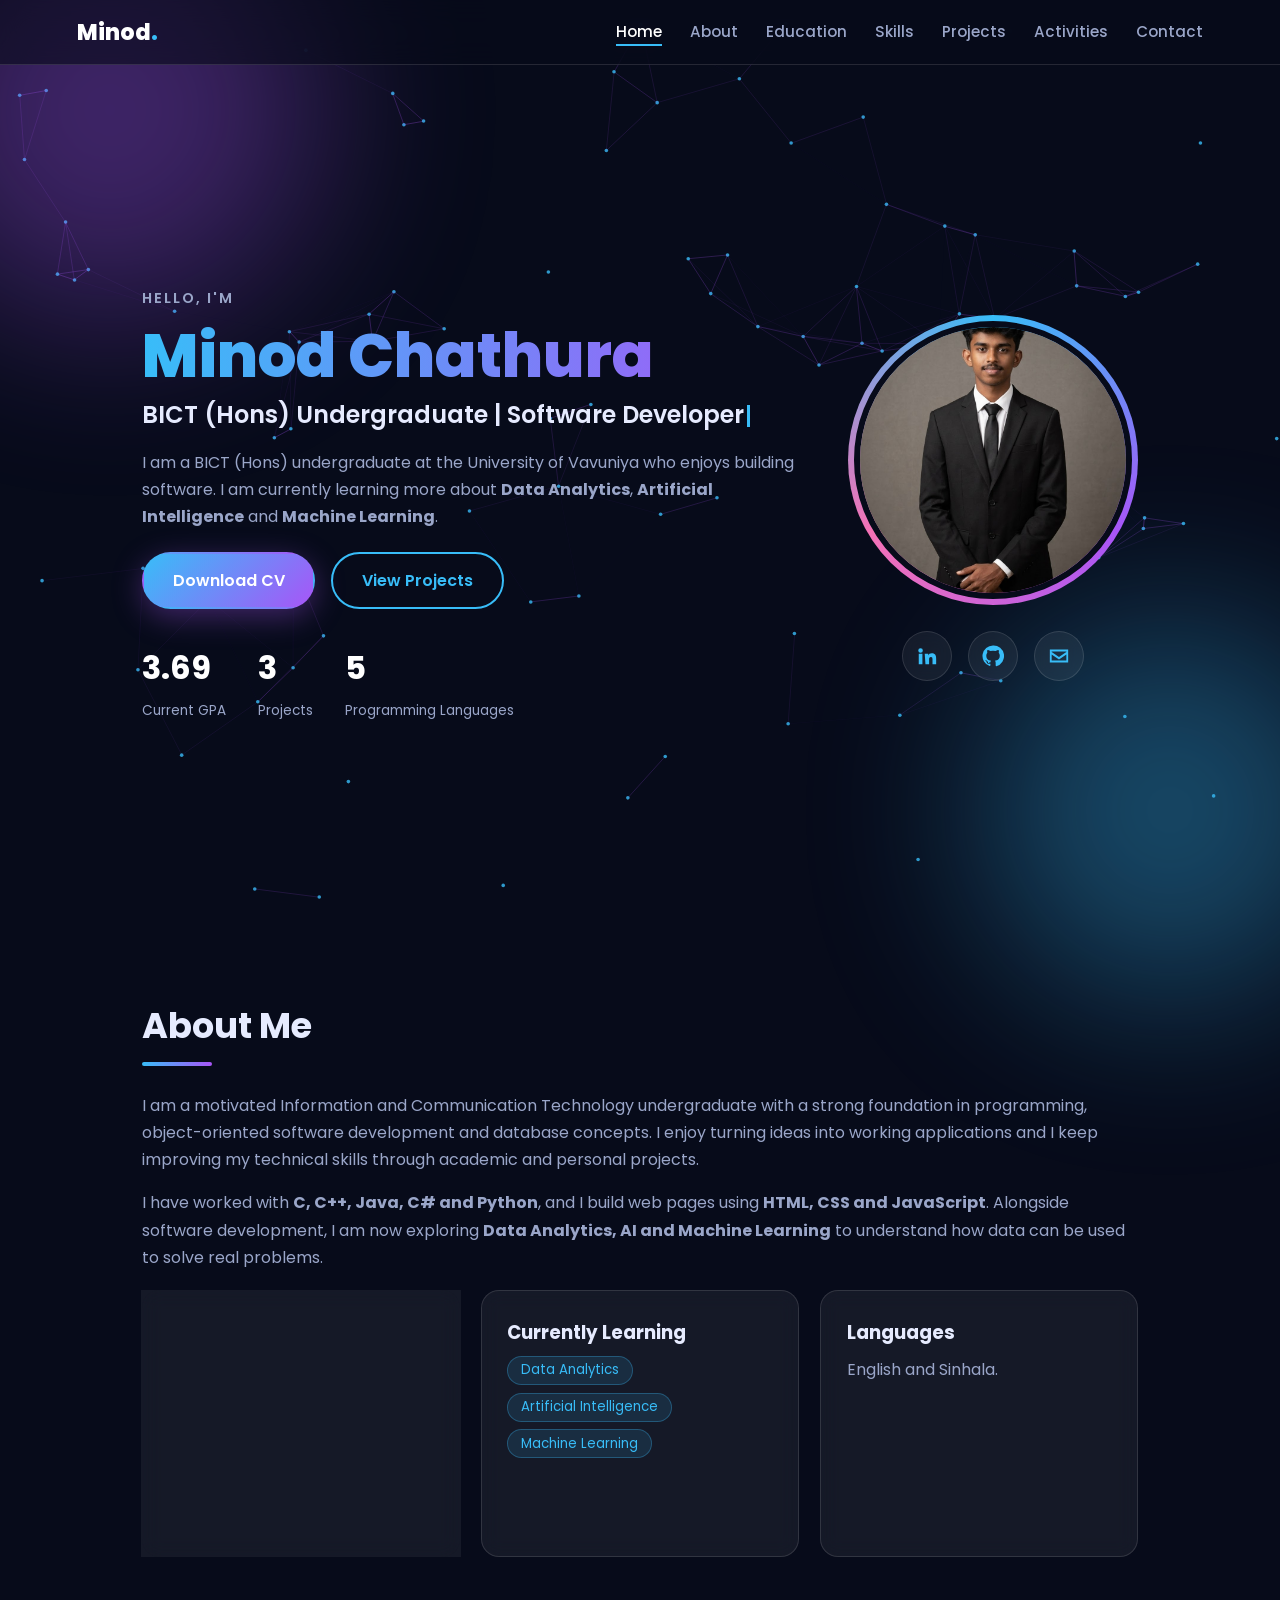
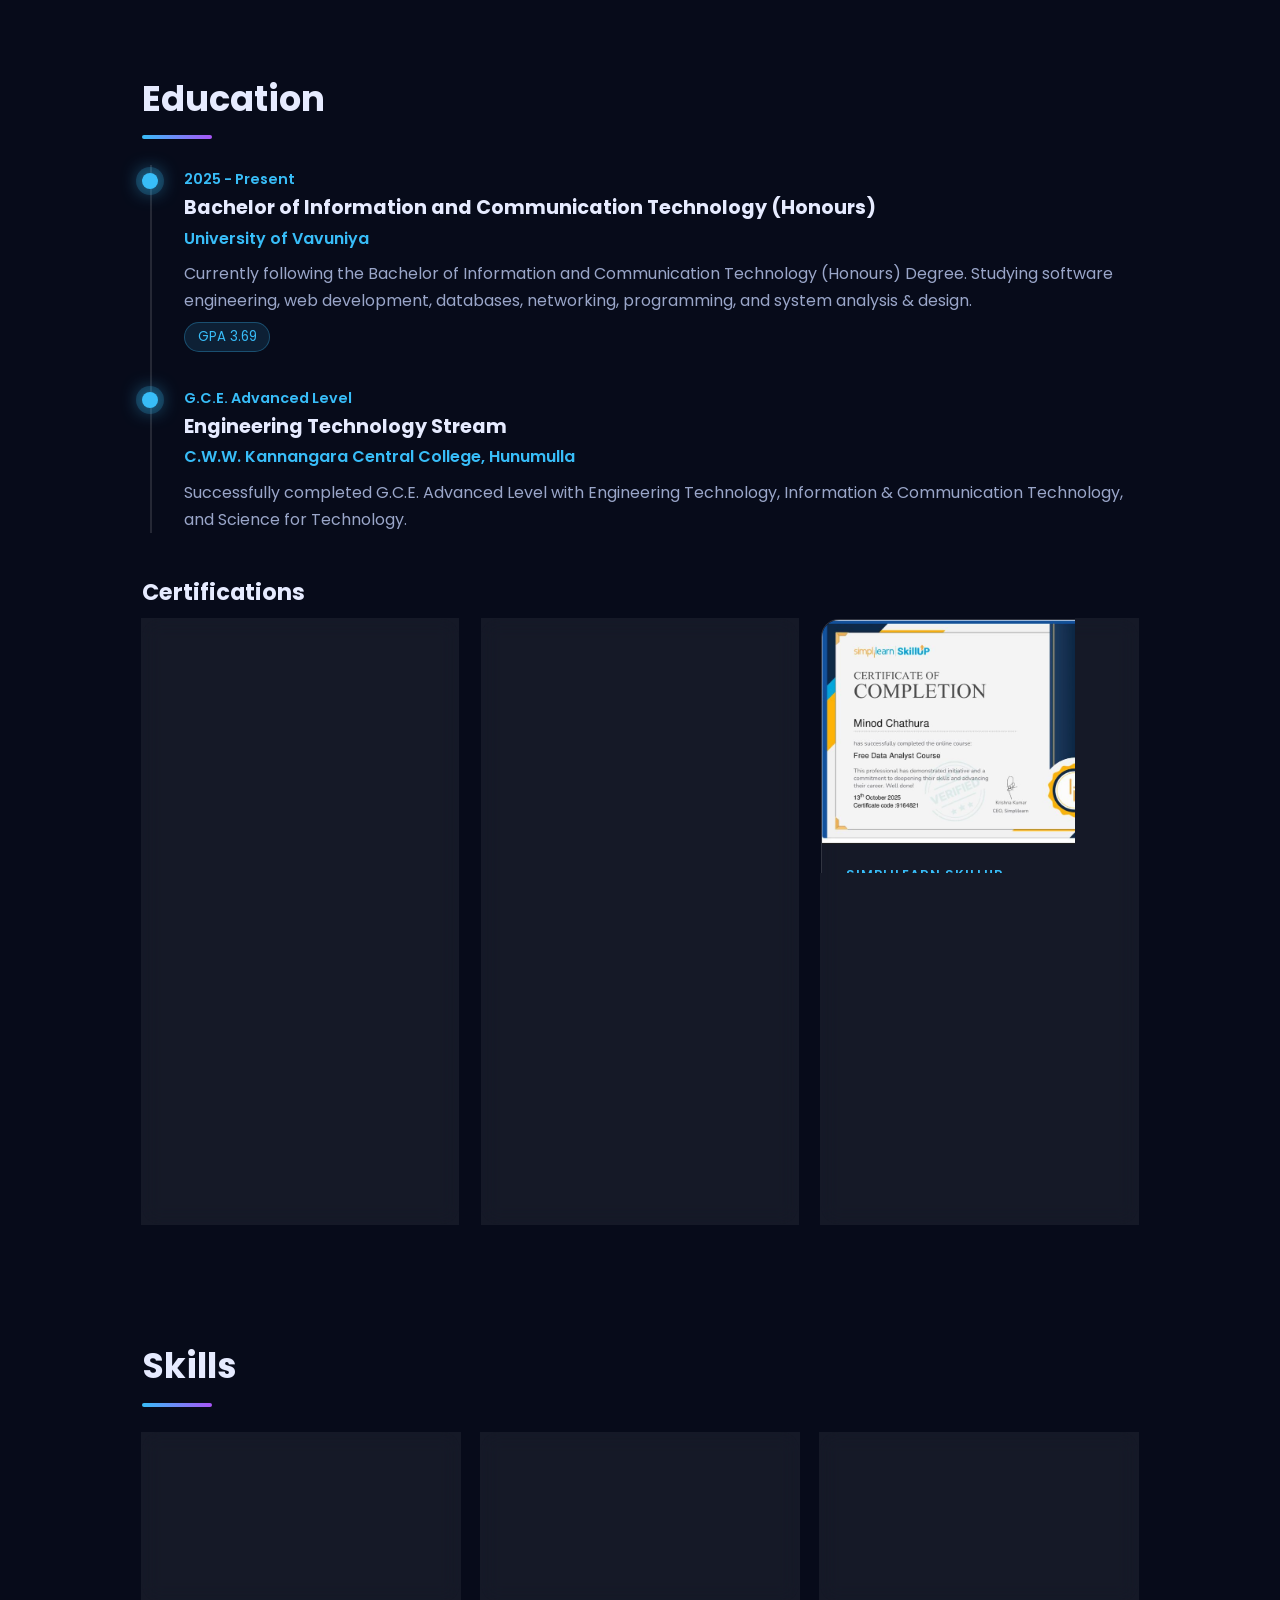
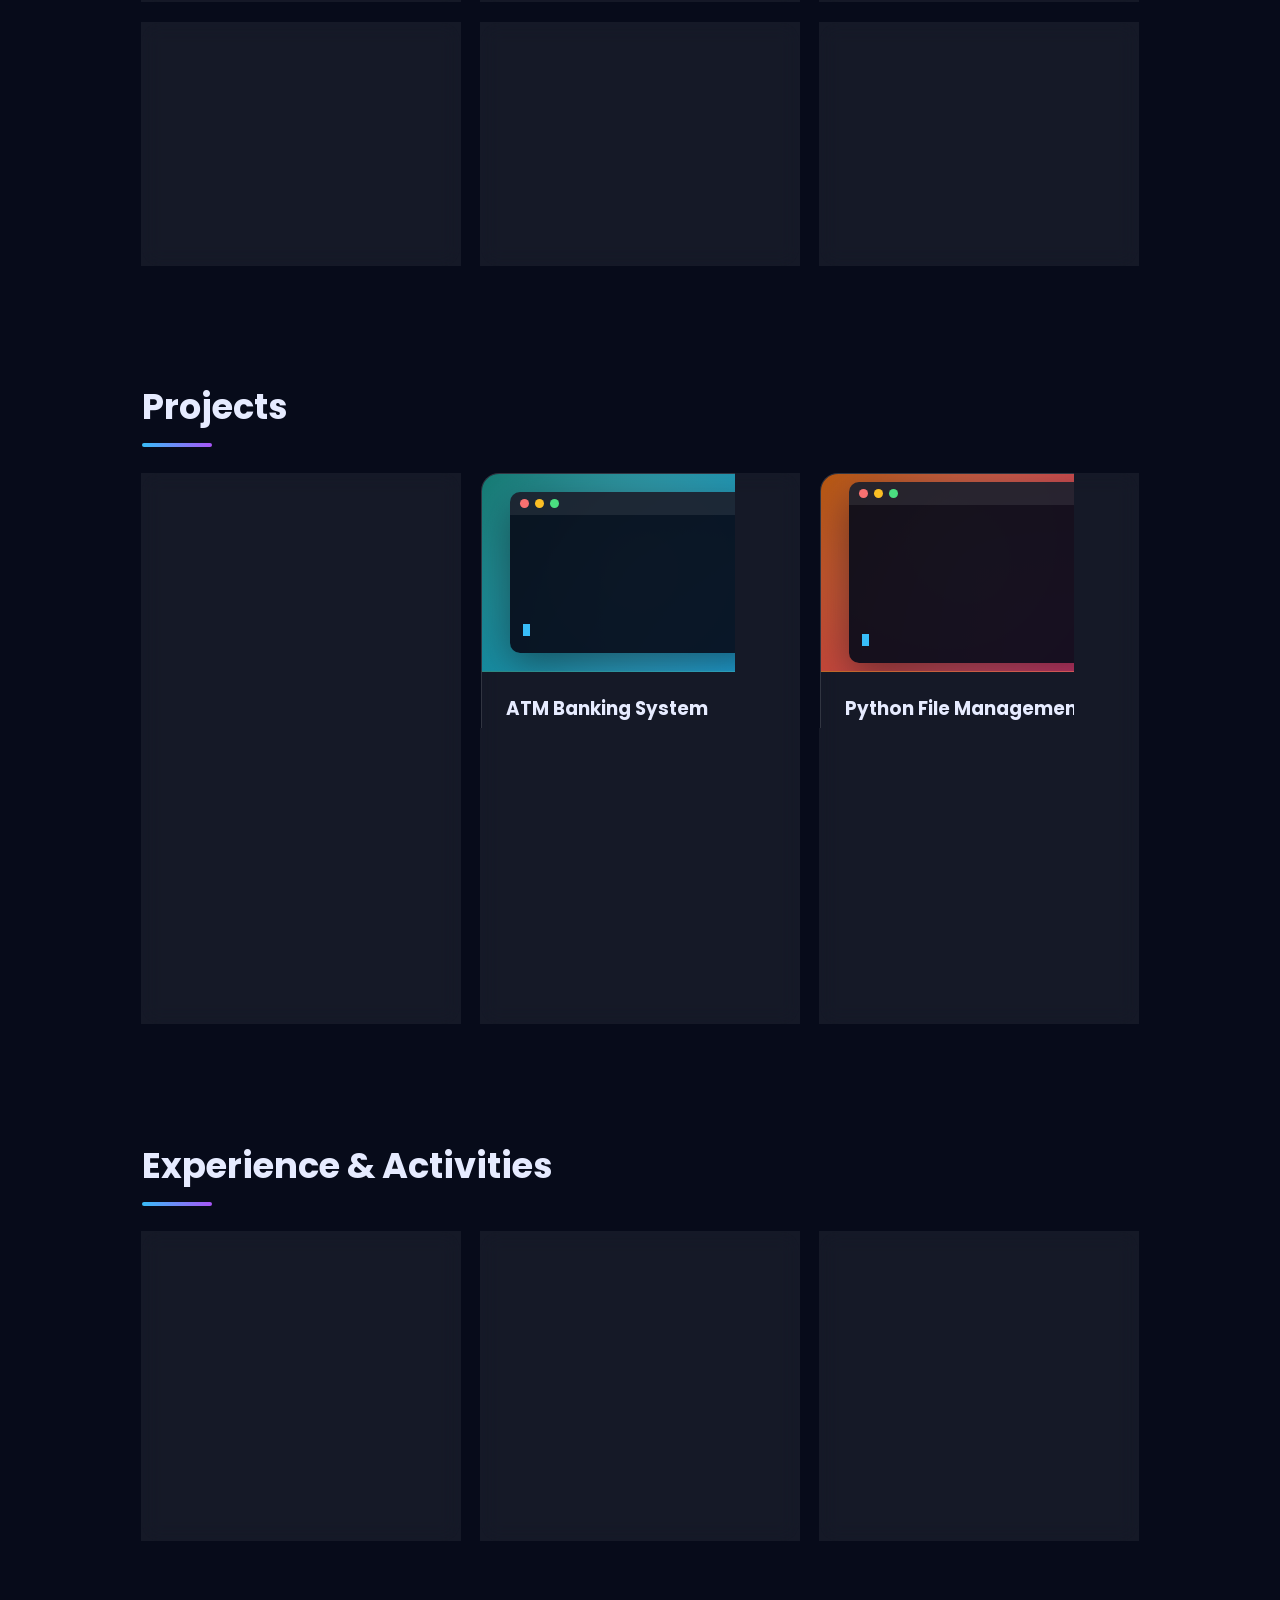
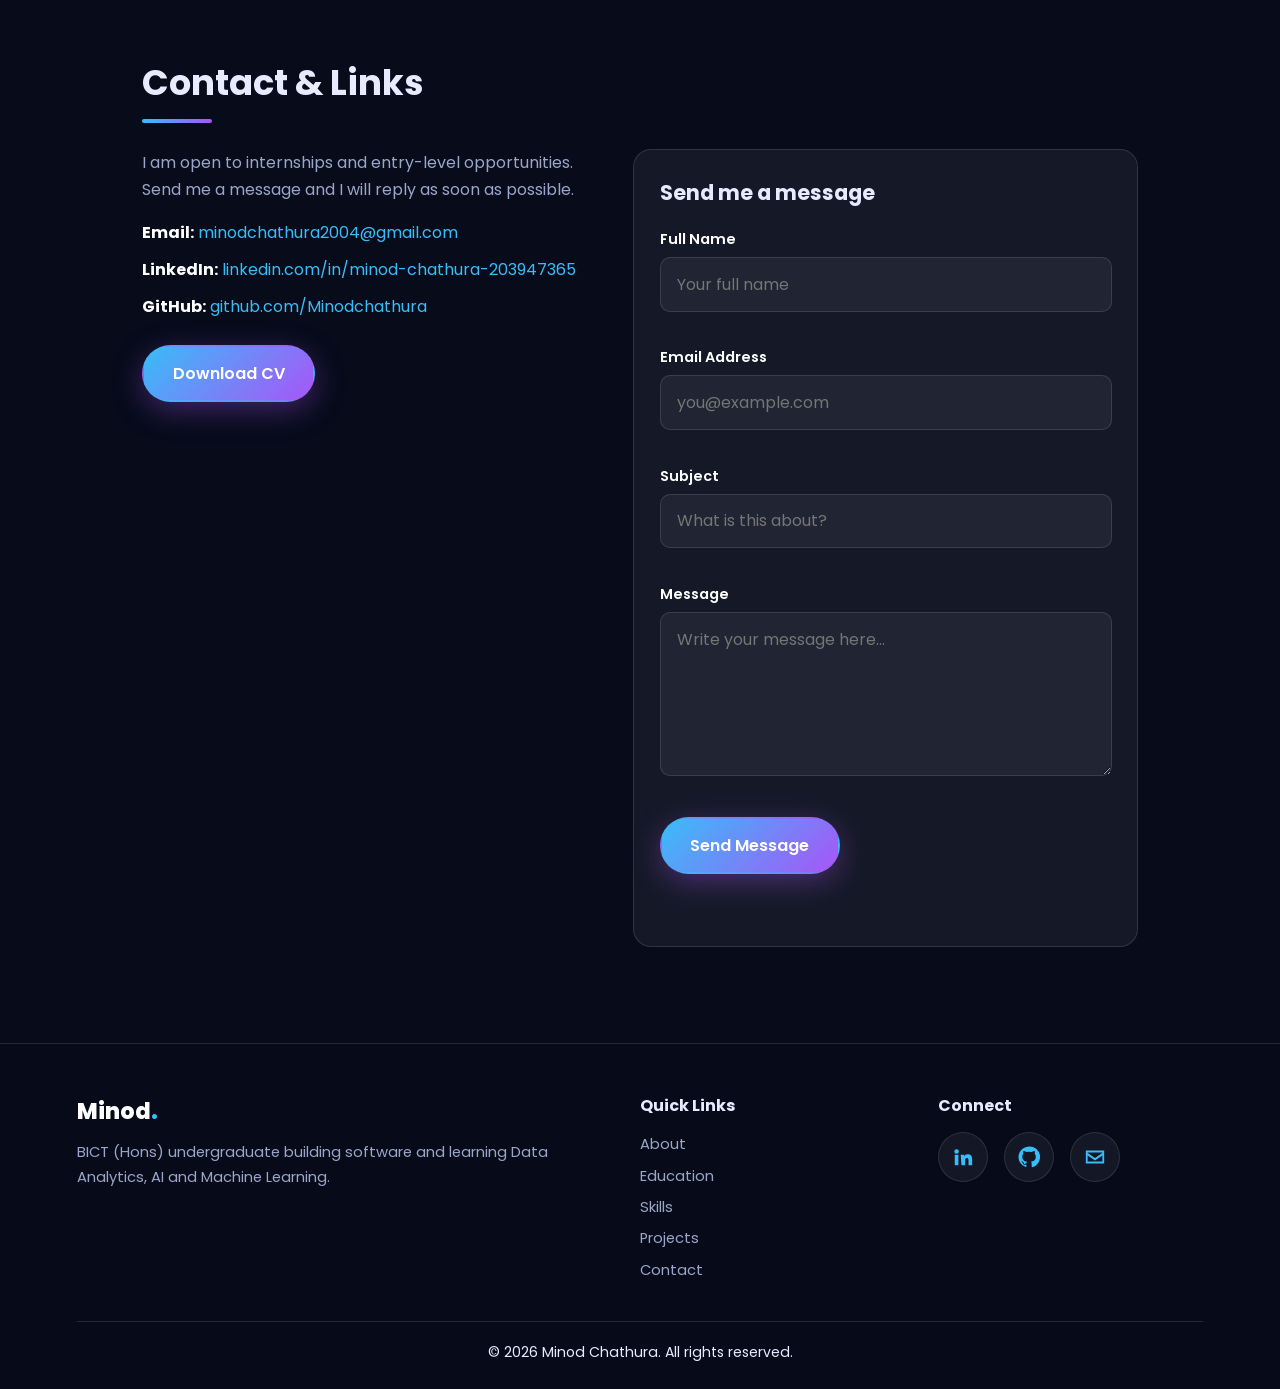
==== index.html @ 1f804859 "Add files via upload Personal portfolio website built with HTML5, CSS3 and JavaScript (no frameworks" ====
<!doctype html>
<html lang="en">
  <head>
    <meta charset="UTF-8" />
    <meta name="viewport" content="width=device-width, initial-scale=1, viewport-fit=cover" />
    <meta name="description" content="Minod Chathura - BICT (Hons) undergraduate, University of Vavuniya." />
    <title>Minod Chathura | Portfolio</title>
    <link rel="icon" type="image/jpeg" href="assets/profile.jpg" />
    <link
      href="https://fonts.googleapis.com/css2?family=Poppins:wght@300;400;500;600;700;800&display=swap"
      rel="stylesheet"
    />
    <link rel="stylesheet" href="style.css" />
  </head>
  <body>
    <div id="progress"></div>
    <canvas id="bg"></canvas>
    <div class="blob b1"></div>
    <div class="blob b2"></div>

    <header class="nav">
      <a href="#home" class="logo">Minod<span>.</span></a>
      <button class="menu-btn" id="menuBtn" aria-label="Toggle menu" aria-expanded="false">&#9776;</button>
      <nav id="navLinks">
        <a href="#home">Home</a>
        <a href="#about">About</a>
        <a href="#education">Education</a>
        <a href="#skills">Skills</a>
        <a href="#projects">Projects</a>
        <a href="#activities">Activities</a>
        <a href="#contact">Contact</a>
      </nav>
    </header>

    <main>
      <section id="home" class="hero">
        <div class="hero-text">
          <p class="eyebrow">Hello, I'm</p>
          <h1>Minod Chathura</h1>
          <h2>BICT (Hons) Undergraduate | <span id="typing"></span><span class="cursor"></span></h2>
          <p>
            I am a BICT (Hons) undergraduate at the University of Vavuniya who enjoys building software. I am
            currently learning more about <strong>Data Analytics</strong>,
            <strong>Artificial Intelligence</strong> and <strong>Machine Learning</strong>.
          </p>
          <div class="btns">
            <a class="btn primary" href="assets/Minod_Chathura_CV.pdf" download>Download CV</a>
            <a class="btn" href="#projects">View Projects</a>
          </div>
          <div class="stats">
            <div class="stat"><b data-count="3.69" data-dec="2">0</b><span>Current GPA</span></div>
            <div class="stat"><b data-count="3">0</b><span>Projects</span></div>
            <div class="stat"><b data-count="5">0</b><span>Programming Languages</span></div>
          </div>
        </div>
        <div class="hero-img">
          <div class="ring">
            <img
              src="assets/profile.jpeg"
              alt="Portrait of Minod Chathura"
              onerror="
                this.onerror = null;
                this.src =
                  'data:image/svg+xml;utf8,<svg xmlns=\'http://www.w3.org/2000/svg\' viewBox=\'0 0 200 200\'><rect width=\'200\' height=\'200\' fill=\'%231e293b\'/><circle cx=\'100\' cy=\'78\' r=\'38\' fill=\'%2338bdf8\'/><path d=\'M30 200c0-48 31-76 70-76s70 28 70 76z\' fill=\'%2338bdf8\'/></svg>';
              "
            />
          </div>
          <div class="socials">
            <a
              href="https://www.linkedin.com/in/minod-chathura-203947365"
              target="_blank"
              rel="noopener"
              aria-label="LinkedIn"
              ><svg viewBox="0 0 24 24">
                <path
                  d="M4.98 3.5a2.5 2.5 0 11-.02 5 2.5 2.5 0 01.02-5zM3 9.5h4V21H3zM9.5 9.5h3.8v1.6h.1c.5-1 1.8-2 3.8-2 4 0 4.8 2.6 4.8 6V21h-4v-5.1c0-1.2 0-2.8-1.7-2.8s-2 1.3-2 2.7V21h-4z"
                /></svg
            ></a>
            <a href="https://github.com/Minodchathura" target="_blank" rel="noopener" aria-label="GitHub"
              ><svg viewBox="0 0 24 24">
                <path
                  d="M12 .5a11.5 11.5 0 00-3.64 22.4c.58.1.79-.25.79-.56v-2c-3.2.7-3.88-1.37-3.88-1.37-.52-1.33-1.28-1.69-1.28-1.69-1.04-.71.08-.7.08-.7 1.15.08 1.76 1.19 1.76 1.19 1.03 1.76 2.69 1.25 3.35.96.1-.75.4-1.25.73-1.54-2.55-.29-5.24-1.28-5.24-5.69 0-1.26.45-2.28 1.19-3.09-.12-.29-.52-1.46.11-3.05 0 0 .97-.31 3.17 1.18a11 11 0 015.77 0c2.2-1.49 3.17-1.18 3.17-1.18.63 1.59.23 2.76.11 3.05.74.81 1.19 1.83 1.19 3.09 0 4.42-2.69 5.39-5.25 5.68.41.36.78 1.06.78 2.14v3.17c0 .31.21.67.8.56A11.5 11.5 0 0012 .5z"
                /></svg
            ></a>
            <a href="mailto:minodchathura2004@gmail.com" aria-label="Email"
              ><svg viewBox="0 0 24 24">
                <path d="M2 5h20v14H2zm2 2v.5l8 5.5 8-5.5V7zm16 3.4l-8 5.5-8-5.5V17h16z" /></svg
            ></a>
          </div>
        </div>
      </section>

      <section id="about" class="reveal">
        <h3 class="title">About Me</h3>
        <p>
          I am a motivated Information and Communication Technology undergraduate with a strong foundation in
          programming, object-oriented software development and database concepts. I enjoy turning ideas into
          working applications and I keep improving my technical skills through academic and personal
          projects.
        </p>
        <p>
          I have worked with <strong>C, C++, Java, C# and Python</strong>, and I build web pages using
          <strong>HTML, CSS and JavaScript</strong>. Alongside software development, I am now exploring
          <strong>Data Analytics, AI and Machine Learning</strong> to understand how data can be used to solve
          real problems.
        </p>
        <div class="cards">
          <div class="card">
            <h4>Career Objective</h4>
            <p>
              To apply my programming knowledge, learn from experienced professionals and gain practical
              industry experience through an internship or entry-level role.
            </p>
          </div>
          <div class="card">
            <h4>Currently Learning</h4>
            <p class="tags">
              <span>Data Analytics</span><span>Artificial Intelligence</span><span>Machine Learning</span>
            </p>
          </div>
          <div class="card">
            <h4>Languages</h4>
            <p>English and Sinhala.</p>
          </div>
        </div>
      </section>

      <section id="education" class="reveal">
        <h3 class="title">Education</h3>
        <div class="timeline">
          <div class="item">
            <span class="date">2025 - Present</span>
            <h4>Bachelor of Information and Communication Technology (Honours)</h4>
            <p class="place">University of Vavuniya</p>
            <p>
              Currently following the Bachelor of Information and Communication Technology (Honours) Degree.
              Studying software engineering, web development, databases, networking, programming, and system
              analysis &amp; design.
            </p>
            <p class="tags"><span>GPA 3.69</span></p>
          </div>
          <div class="item">
            <span class="date">G.C.E. Advanced Level</span>
            <h4>Engineering Technology Stream</h4>
            <p class="place">C.W.W. Kannangara Central College, Hunumulla</p>
            <p>
              Successfully completed G.C.E. Advanced Level with Engineering Technology, Information &amp;
              Communication Technology, and Science for Technology.
            </p>
          </div>
        </div>

        <h4 class="subtitle">Certifications</h4>
        <div class="cert-grid">
          <article class="card cert">
            <button
              class="cert-img"
              type="button"
              data-full="assets/certificates/python-for-beginners.jpg"
              aria-label="View Python for Beginners certificate in full size"
            >
              <img
                src="assets/certificates/python-for-beginners.jpg"
                alt="Python for Beginners certificate"
                loading="lazy"
              />
              <span class="cert-view">View certificate</span>
            </button>
            <div class="cert-body">
              <p class="cert-issuer">CODL, University of Moratuwa</p>
              <h4>Python for Beginners</h4>
              <span class="cert-date">Oct 9, 2025</span>
              <p>
                Completed an online beginner programme in Python, conducted by the Department of Computer
                Science &amp; Engineering, Faculty of Engineering, University of Moratuwa.
              </p>
              <p class="cert-code">Code: IK8OYS1nad</p>
              <a class="link" href="https://open.uom.lk/verify" target="_blank" rel="noopener"
                >Verify &rarr;</a
              >
            </div>
          </article>
          <article class="card cert">
            <button
              class="cert-img"
              type="button"
              data-full="assets/certificates/python-programming.jpg"
              aria-label="View Python Programming certificate in full size"
            >
              <img
                src="assets/certificates/python-programming.jpg"
                alt="Python Programming certificate"
                loading="lazy"
              />
              <span class="cert-view">View certificate</span>
            </button>
            <div class="cert-body">
              <p class="cert-issuer">CODL, University of Moratuwa</p>
              <h4>Python Programming</h4>

              <p>
                Completed an online Python Programming programme conducted by the Department of Computer
                Science &amp; Engineering, University of Moratuwa, building on the beginner course.
              </p>
              <p class="cert-code">Code: gOzFum50Bu</p>
              <a class="link" href="https://open.uom.lk/verify" target="_blank" rel="noopener"
                >Verify &rarr;</a
              >
            </div>
          </article>
          <article class="card cert">
            <button
              class="cert-img"
              type="button"
              data-full="assets/certificates/data-analyst-course.jpg"
              aria-label="View Free Data Analyst Course certificate in full size"
            >
              <img
                src="assets/certificates/data-analyst-course.jpg"
                alt="Free Data Analyst Course certificate"
                loading="lazy"
              />
              <span class="cert-view">View certificate</span>
            </button>
            <div class="cert-body">
              <p class="cert-issuer">Simplilearn SkillUP</p>
              <h4>Free Data Analyst Course</h4>
              <span class="cert-date">Oct 13, 2025</span>
              <p>
                Successfully completed an online Data Analyst course, supporting my goal of growing into Data
                Analytics, AI and Machine Learning.
              </p>
              <p class="cert-code">Certificate code: 9164821</p>
            </div>
          </article>
        </div>
      </section>

      <section id="skills" class="reveal">
        <h3 class="title">Skills</h3>
        <div class="cards">
          <div class="card">
            <h4>Programming</h4>
            <p class="tags">
              <span>C++</span><span>C</span><span>Java</span><span>C#</span><span>Python</span>
            </p>
          </div>
          <div class="card">
            <h4>Web Development</h4>
            <p class="tags"><span>HTML</span><span>CSS</span><span>JavaScript</span></p>
          </div>
          <div class="card">
            <h4>Database</h4>
            <p class="tags"><span>MySQL</span></p>
          </div>
          <div class="card">
            <h4>Version Control</h4>
            <p class="tags"><span>Git</span><span>GitHub</span></p>
          </div>
          <div class="card">
            <h4>Development Tools</h4>
            <p class="tags">
              <span>VS Code</span><span>Visual Studio</span><span>Figma</span><span>Notepad++</span>
            </p>
          </div>
          <div class="card">
            <h4>Soft Skills</h4>
            <p class="tags">
              <span>Problem Solving</span><span>Teamwork</span><span>Leadership</span
              ><span>Communication</span><span>Time Management</span><span>Critical Thinking</span
              ><span>Adaptability</span>
            </p>
          </div>
        </div>
      </section>

      <section id="projects" class="reveal">
        <h3 class="title">Projects</h3>
        <div class="cards">
          <article class="card proj">
            <a
              class="proj-cover anim"
              href="project-management-app.html"
              style="--g: linear-gradient(135deg, #1e3a8a, #7c3aed)"
              aria-label="Management App"
              ><div class="mock">
                <div class="mock-bar"><i></i><i></i><i></i></div>
                <div class="mock-body">
                  <span class="ln" style="--i: 0"><span class="k">using</span> System.Data.SqlClient;</span
                  ><span class="ln" style="--i: 1"
                    ><span class="k">var</span> con = <span class="k">new</span> SqlConnection();</span
                  ><span class="ln" style="--i: 2">con.Open();</span
                  ><span class="ln" style="--i: 3"><span class="c">// sign up, create, deposit</span></span
                  ><span class="ln" style="--i: 4">cmd.ExecuteNonQuery();</span><span class="cur"></span>
                </div></div
            ></a>
            <div class="proj-body">
              <h4>Management App</h4>
              <p class="tags"><span>C#</span><span>Windows Forms</span><span>SQL Server</span></p>
              <p>
                A desktop application for creating and managing customer accounts, built with C# and Windows
                Forms and connected to a SQL Server database.
              </p>
              <div class="proj-links">
                <a class="btn small primary" href="project-management-app.html">View Details</a
                ><a
                  class="link"
                  href="https://github.com/Minodchathura/Banking-Management-Application"
                  target="_blank"
                  rel="noopener"
                  >GitHub &rarr;</a
                >
              </div>
            </div>
          </article>
          <article class="card proj">
            <a
              class="proj-cover anim"
              href="project-atm-system.html"
              style="--g: linear-gradient(135deg, #0f766e, #0ea5e9)"
              aria-label="ATM Banking System"
              ><div class="mock">
                <div class="mock-bar"><i></i><i></i><i></i></div>
                <div class="mock-body">
                  <span class="ln" style="--i: 0">Welcome To The ATM</span
                  ><span class="ln" style="--i: 1">Insert Card (k/s/i/l):</span
                  ><span class="ln" style="--i: 2">Press 1 to withdraw money</span
                  ><span class="ln" style="--i: 3">Press 2 to check balance</span
                  ><span class="ln" style="--i: 4">Enter PIN: ****</span><span class="cur"></span>
                </div></div
            ></a>
            <div class="proj-body">
              <h4>ATM Banking System</h4>
              <p class="tags"><span>C</span></p>
              <p>
                A console-based ATM program written in C with account number and PIN verification for multiple
                accounts.
              </p>
              <div class="proj-links">
                <a class="btn small primary" href="project-atm-system.html">View Details</a
                ><a
                  class="link"
                  href="https://github.com/Minodchathura/ATM-Machine-project-"
                  target="_blank"
                  rel="noopener"
                  >GitHub &rarr;</a
                >
              </div>
            </div>
          </article>
          <article class="card proj">
            <a
              class="proj-cover anim"
              href="project-file-manager.html"
              style="--g: linear-gradient(135deg, #b45309, #db2777)"
              aria-label="Python File Management App"
              ><div class="mock">
                <div class="mock-bar"><i></i><i></i><i></i></div>
                <div class="mock-body">
                  <span class="ln" style="--i: 0">===== FILE MANAGEMENT APP =====</span
                  ><span class="ln" style="--i: 1">1. Create File</span
                  ><span class="ln" style="--i: 2">2. View All Files</span
                  ><span class="ln" style="--i: 3">3. Delete File</span
                  ><span class="ln" style="--i: 4">4. Read File</span
                  ><span class="ln" style="--i: 5">5. Edit File</span><span class="cur"></span>
                </div></div
            ></a>
            <div class="proj-body">
              <h4>Python File Management App</h4>
              <p class="tags"><span>Python</span></p>
              <p>A menu-driven command-line application to create, view, read, edit and delete files.</p>
              <div class="proj-links">
                <a class="btn small primary" href="project-file-manager.html">View Details</a
                ><a
                  class="link"
                  href="https://github.com/Minodchathura/python-file-management-system"
                  target="_blank"
                  rel="noopener"
                  >GitHub &rarr;</a
                >
              </div>
            </div>
          </article>
        </div>
      </section>

      <section id="activities" class="reveal">
        <h3 class="title">Experience &amp; Activities</h3>
        <div class="cards">
          <div class="card">
            <h4>Junior Prefect &amp; Senior Prefect</h4>
            <p class="place">School Leadership</p>
            <p>
              Held leadership positions and helped maintain discipline and organise school activities,
              building teamwork and communication skills.
            </p>
          </div>
          <div class="card">
            <h4>Chess Club</h4>
            <p>Member of the Chess Club, actively participating in strategic and competitive activities.</p>
          </div>
          <div class="card">
            <h4>Buddhist Society</h4>
            <p>Member of the Buddhist Society, contributing to community service and cultural programs.</p>
          </div>
        </div>
      </section>

      <section id="contact" class="reveal">
        <h3 class="title">Contact &amp; Links</h3>
        <div class="contact-grid">
          <div class="contact-info">
            <p>
              I am open to internships and entry-level opportunities. Send me a message and I will reply as
              soon as possible.
            </p>
            <ul class="contact">
              <li>
                <strong>Email:</strong>
                <a href="mailto:minodchathura2004@gmail.com">minodchathura2004@gmail.com</a>
              </li>
              <li>
                <strong>LinkedIn:</strong>
                <a href="https://www.linkedin.com/in/minod-chathura-203947365" target="_blank" rel="noopener"
                  >linkedin.com/in/minod-chathura-203947365</a
                >
              </li>
              <li>
                <strong>GitHub:</strong>
                <a href="https://github.com/Minodchathura" target="_blank" rel="noopener"
                  >github.com/Minodchathura</a
                >
              </li>
            </ul>
            <a class="btn primary" href="assets/Minod_Chathura_CV.pdf" download>Download CV</a>
          </div>
          <form id="contactForm" class="card form" novalidate>
            <h4>Send me a message</h4>
            <div class="field">
              <label for="name">Full Name</label
              ><input
                id="name"
                name="name"
                type="text"
                placeholder="Your full name"
                autocomplete="name"
                required
              /><small class="err"></small>
            </div>
            <div class="field">
              <label for="email">Email Address</label
              ><input
                id="email"
                name="email"
                type="email"
                placeholder="you@example.com"
                autocomplete="email"
                required
              /><small class="err"></small>
            </div>
            <div class="field">
              <label for="subject">Subject</label
              ><input
                id="subject"
                name="subject"
                type="text"
                placeholder="What is this about?"
                required
              /><small class="err"></small>
            </div>
            <div class="field">
              <label for="message">Message</label
              ><textarea
                id="message"
                name="message"
                rows="5"
                placeholder="Write your message here..."
                required
              ></textarea
              ><small class="err"></small>
            </div>
            <button type="submit" class="btn primary">Send Message</button>
            <p id="formStatus" class="status" role="status" aria-live="polite"></p>
          </form>
        </div>
      </section>
    </main>

    <footer class="site-footer">
      <div class="foot-grid">
        <div>
          <a href="#home" class="logo">Minod<span>.</span></a>
          <p>
            BICT (Hons) undergraduate building software and learning Data Analytics, AI and Machine Learning.
          </p>
        </div>
        <div>
          <h5>Quick Links</h5>
          <a href="#about">About</a>
          <a href="#education">Education</a>
          <a href="#skills">Skills</a>
          <a href="#projects">Projects</a>
          <a href="#contact">Contact</a>
        </div>
        <div>
          <h5>Connect</h5>
          <div class="socials left">
            <a
              href="https://www.linkedin.com/in/minod-chathura-203947365"
              target="_blank"
              rel="noopener"
              aria-label="LinkedIn"
              ><svg viewBox="0 0 24 24">
                <path
                  d="M4.98 3.5a2.5 2.5 0 11-.02 5 2.5 2.5 0 01.02-5zM3 9.5h4V21H3zM9.5 9.5h3.8v1.6h.1c.5-1 1.8-2 3.8-2 4 0 4.8 2.6 4.8 6V21h-4v-5.1c0-1.2 0-2.8-1.7-2.8s-2 1.3-2 2.7V21h-4z"
                /></svg
            ></a>
            <a href="https://github.com/Minodchathura" target="_blank" rel="noopener" aria-label="GitHub"
              ><svg viewBox="0 0 24 24">
                <path
                  d="M12 .5a11.5 11.5 0 00-3.64 22.4c.58.1.79-.25.79-.56v-2c-3.2.7-3.88-1.37-3.88-1.37-.52-1.33-1.28-1.69-1.28-1.69-1.04-.71.08-.7.08-.7 1.15.08 1.76 1.19 1.76 1.19 1.03 1.76 2.69 1.25 3.35.96.1-.75.4-1.25.73-1.54-2.55-.29-5.24-1.28-5.24-5.69 0-1.26.45-2.28 1.19-3.09-.12-.29-.52-1.46.11-3.05 0 0 .97-.31 3.17 1.18a11 11 0 015.77 0c2.2-1.49 3.17-1.18 3.17-1.18.63 1.59.23 2.76.11 3.05.74.81 1.19 1.83 1.19 3.09 0 4.42-2.69 5.39-5.25 5.68.41.36.78 1.06.78 2.14v3.17c0 .31.21.67.8.56A11.5 11.5 0 0012 .5z"
                /></svg
            ></a>
            <a href="mailto:minodchathura2004@gmail.com" aria-label="Email"
              ><svg viewBox="0 0 24 24">
                <path d="M2 5h20v14H2zm2 2v.5l8 5.5 8-5.5V7zm16 3.4l-8 5.5-8-5.5V17h16z" /></svg
            ></a>
          </div>
        </div>
      </div>
      <p class="copy">&copy; <span id="year"></span> Minod Chathura. All rights reserved.</p>
    </footer>
    <div id="lightbox" class="lightbox" hidden>
      <button class="lb-close" type="button" aria-label="Close">&times;</button>
      <img id="lbImg" alt="Certificate full size" />
    </div>
    <button id="top" aria-label="Back to top">&uarr;</button>

    <script src="script.js"></script>
  </body>
</html>
---- style.css ----
:root {
  --bg: #070b1a;
  --glass: rgba(255, 255, 255, 0.06);
  --line: rgba(255, 255, 255, 0.12);
  --text: #e6ebff;
  --muted: #9aa6c9;
  --a: #38bdf8;
  --b: #a855f7;
  --c: #f472b6;
}
* {
  box-sizing: border-box;
  margin: 0;
  padding: 0;
}
html {
  scroll-behavior: smooth;
  scroll-padding-top: 70px;
}
body {
  font-family: "Poppins", "Segoe UI", Arial, sans-serif;
  background: var(--bg);
  color: var(--text);
  line-height: 1.7;
  overflow-x: hidden;
}
a {
  color: var(--a);
  text-decoration: none;
}
#bg {
  position: fixed;
  inset: 0;
  z-index: -2;
}
.blob {
  position: fixed;
  z-index: -1;
  border-radius: 50%;
  filter: blur(90px);
  opacity: 0.35;
  animation: float 14s ease-in-out infinite;
}
.b1 {
  width: 420px;
  height: 420px;
  background: var(--b);
  top: -100px;
  left: -100px;
}
.b2 {
  width: 380px;
  height: 380px;
  background: var(--a);
  bottom: -100px;
  right: -80px;
  animation-delay: -6s;
}
@keyframes float {
  50% {
    transform: translate(60px, 40px) scale(1.15);
  }
}
#progress {
  position: fixed;
  top: 0;
  left: 0;
  height: 3px;
  width: 0;
  background: linear-gradient(90deg, var(--a), var(--b), var(--c));
  z-index: 30;
}
.nav {
  position: fixed;
  top: 0;
  left: 0;
  right: 0;
  z-index: 20;
  display: flex;
  justify-content: space-between;
  align-items: center;
  padding: 0.8rem 6%;
  background: rgba(7, 11, 26, 0.6);
  backdrop-filter: blur(14px);
  border-bottom: 1px solid var(--line);
}
.logo {
  font-size: 1.4rem;
  font-weight: 800;
  color: #fff;
}
.logo span {
  color: var(--a);
}
nav a {
  margin-left: 1.5rem;
  color: var(--muted);
  font-weight: 500;
  font-size: 0.95rem;
  position: relative;
}
nav a::after {
  content: "";
  position: absolute;
  left: 0;
  bottom: -4px;
  height: 2px;
  width: 0;
  background: var(--a);
  transition: 0.3s;
}
nav a:hover,
nav a.active {
  color: #fff;
}
nav a:hover::after,
nav a.active::after {
  width: 100%;
}
.menu-btn {
  display: none;
  background: none;
  border: 0;
  color: #fff;
  font-size: 1.7rem;
  cursor: pointer;
}
section {
  padding: 6rem 6% 1rem;
  max-width: 1150px;
  margin: auto;
}
.hero {
  display: flex;
  align-items: center;
  justify-content: space-between;
  gap: 3rem;
  min-height: 100vh;
  padding-top: 7rem;
}
.hero-text {
  flex: 1;
}
.eyebrow {
  color: var(--a);
  font-weight: 600;
  letter-spacing: 2px;
  text-transform: uppercase;
  font-size: 0.9rem;
}
h1 {
  font-size: 3.8rem;
  font-weight: 800;
  line-height: 1.1;
  margin: 0.3rem 0;
  background: linear-gradient(90deg, var(--a), var(--b), var(--c), var(--a));
  background-size: 300% 100%;
  -webkit-background-clip: text;
  background-clip: text;
  color: transparent;
  animation: grad 6s linear infinite;
}
@keyframes grad {
  to {
    background-position: 300% 0;
  }
}
h2 {
  font-size: 1.5rem;
  font-weight: 600;
  min-height: 2.4rem;
}
.cursor {
  display: inline-block;
  width: 3px;
  height: 1.4rem;
  background: var(--a);
  margin-left: 3px;
  vertical-align: middle;
  animation: blink 1s steps(1) infinite;
}
@keyframes blink {
  50% {
    opacity: 0;
  }
}
.hero p {
  color: var(--muted);
  margin: 0.8rem 0;
}
.btns {
  margin-top: 1.4rem;
  display: flex;
  gap: 1rem;
  flex-wrap: wrap;
}
.btn {
  padding: 0.8rem 1.8rem;
  border-radius: 50px;
  font-weight: 600;
  border: 2px solid var(--a);
  color: var(--a);
  transition: 0.3s;
  display: inline-block;
}
.btn.primary {
  background: linear-gradient(135deg, var(--a), var(--b));
  border-color: transparent;
  color: #fff;
  box-shadow: 0 8px 30px rgba(168, 85, 247, 0.35);
}
.btn:hover {
  transform: translateY(-4px);
  box-shadow: 0 10px 30px rgba(56, 189, 248, 0.4);
}
.stats {
  display: flex;
  gap: 2rem;
  margin-top: 2rem;
  flex-wrap: wrap;
}
.stat b {
  display: block;
  font-size: 2rem;
  font-weight: 700;
  color: #fff;
}
.stat span {
  color: var(--muted);
  font-size: 0.85rem;
}
.hero-img {
  text-align: center;
}
.ring {
  position: relative;
  width: 290px;
  height: 290px;
  margin: auto;
  border-radius: 50%;
  padding: 6px;
  background: conic-gradient(var(--a), var(--b), var(--c), var(--a));
  animation: spin 8s linear infinite;
}
.ring img {
  width: 100%;
  height: 100%;
  object-fit: cover;
  border-radius: 50%;
  border: 6px solid var(--bg);
  animation: spin 8s linear infinite reverse;
  background: #111;
}
@keyframes spin {
  to {
    transform: rotate(360deg);
  }
}
.socials {
  display: flex;
  justify-content: center;
  gap: 1rem;
  margin-top: 1.6rem;
}
.socials a {
  width: 50px;
  height: 50px;
  border-radius: 50%;
  background: var(--glass);
  border: 1px solid var(--line);
  display: flex;
  align-items: center;
  justify-content: center;
  transition: 0.3s;
  backdrop-filter: blur(8px);
}
.socials svg {
  width: 22px;
  height: 22px;
  fill: var(--a);
  transition: 0.3s;
}
.socials a:hover {
  background: linear-gradient(135deg, var(--a), var(--b));
  transform: translateY(-6px) rotate(8deg);
  box-shadow: 0 10px 25px rgba(56, 189, 248, 0.5);
}
.socials a:hover svg {
  fill: #fff;
}
.title {
  font-size: 2.2rem;
  font-weight: 700;
  margin-bottom: 1.6rem;
}
.title::after {
  content: "";
  display: block;
  width: 70px;
  height: 4px;
  border-radius: 2px;
  margin-top: 0.4rem;
  background: linear-gradient(90deg, var(--a), var(--b));
}
section > p {
  color: var(--muted);
  margin-bottom: 1rem;
}
.cards {
  display: grid;
  grid-template-columns: repeat(auto-fit, minmax(270px, 1fr));
  gap: 1.3rem;
  margin-top: 1.2rem;
}
.card {
  position: relative;
  overflow: hidden;
  background: var(--glass);
  border: 1px solid var(--line);
  border-radius: 18px;
  padding: 1.6rem;
  backdrop-filter: blur(10px);
  transition:
    transform 0.2s,
    border-color 0.3s;
  transform-style: preserve-3d;
}
.card::before {
  content: "";
  position: absolute;
  inset: 0;
  background: radial-gradient(
    260px circle at var(--x, 50%) var(--y, 50%),
    rgba(56, 189, 248, 0.18),
    transparent 60%
  );
  opacity: 0;
  transition: 0.3s;
}
.card:hover {
  border-color: rgba(56, 189, 248, 0.6);
}
.card:hover::before {
  opacity: 1;
}
.card h4 {
  font-size: 1.15rem;
  margin-bottom: 0.5rem;
  position: relative;
}
.card p {
  color: var(--muted);
  margin-bottom: 0.7rem;
  position: relative;
}
.place {
  color: var(--a) !important;
  font-weight: 600;
}
.tags {
  display: flex;
  flex-wrap: wrap;
  gap: 0.45rem;
  position: relative;
}
.tags span {
  background: rgba(56, 189, 248, 0.12);
  border: 1px solid rgba(56, 189, 248, 0.3);
  color: var(--a);
  padding: 0.15rem 0.8rem;
  border-radius: 20px;
  font-size: 0.83rem;
  transition: 0.3s;
}
.tags span:hover {
  background: var(--a);
  color: #07101f;
  transform: scale(1.08);
}
.link {
  font-weight: 600;
  position: relative;
}
.timeline {
  border-left: 2px solid var(--line);
  padding-left: 2rem;
  margin-left: 0.5rem;
}
.item {
  position: relative;
  margin-bottom: 2rem;
}
.item::before {
  content: "";
  position: absolute;
  left: -2.6rem;
  top: 0.5rem;
  width: 16px;
  height: 16px;
  border-radius: 50%;
  background: var(--a);
  box-shadow:
    0 0 0 6px rgba(56, 189, 248, 0.2),
    0 0 20px var(--a);
}
.item p {
  color: var(--muted);
  margin-bottom: 0.5rem;
}
.item h4 {
  font-size: 1.2rem;
}
.date {
  color: var(--a);
  font-size: 0.9rem;
  font-weight: 600;
}
.contact {
  list-style: none;
  margin-bottom: 1.6rem;
}
.contact li {
  margin-bottom: 0.6rem;
  color: var(--muted);
}
.contact strong {
  color: #fff;
}

#top {
  position: fixed;
  right: 20px;
  bottom: 20px;
  width: 46px;
  height: 46px;
  border-radius: 50%;
  border: 0;
  background: linear-gradient(135deg, var(--a), var(--b));
  color: #fff;
  font-size: 1.2rem;
  cursor: pointer;
  opacity: 0;
  pointer-events: none;
  transition: 0.3s;
  z-index: 20;
}
#top.show {
  opacity: 1;
  pointer-events: auto;
}
.js .reveal {
  opacity: 0;
  transform: translateY(40px);
  transition:
    opacity 0.8s,
    transform 0.8s;
}
.js .reveal.show {
  opacity: 1;
  transform: none;
}
@media (max-width: 800px) {
  .menu-btn {
    display: block;
  }
  nav {
    display: none;
    position: absolute;
    top: 100%;
    left: 0;
    right: 0;
    background: rgba(7, 11, 26, 0.95);
    flex-direction: column;
    padding: 1rem 6%;
  }
  nav.open {
    display: flex;
  }
  nav a {
    margin: 0.6rem 0;
  }
  .hero {
    flex-direction: column-reverse;
    text-align: center;
    gap: 1.5rem;
  }
  .btns,
  .stats {
    justify-content: center;
  }
  h1 {
    font-size: 2.5rem;
  }
  .ring {
    width: 220px;
    height: 220px;
  }
}
@media (prefers-reduced-motion: reduce) {
  * {
    animation: none !important;
    transition: none !important;
  }
  .js .reveal {
    opacity: 1;
    transform: none;
  }
}
.contact-grid {
  display: grid;
  grid-template-columns: 1fr 1.1fr;
  gap: 2rem;
  align-items: start;
}
.contact-info p {
  color: var(--muted);
  margin-bottom: 1rem;
}
.form h4 {
  font-size: 1.3rem;
  margin-bottom: 1rem;
}
.field {
  margin-bottom: 1rem;
  position: relative;
}
.field label {
  display: block;
  font-size: 0.9rem;
  font-weight: 600;
  margin-bottom: 0.35rem;
  color: #fff;
}
.field input,
.field textarea {
  width: 100%;
  padding: 0.8rem 1rem;
  border-radius: 10px;
  border: 1px solid var(--line);
  background: rgba(255, 255, 255, 0.05);
  color: var(--text);
  font: inherit;
  transition: 0.3s;
  resize: vertical;
}
.field input:focus,
.field textarea:focus {
  outline: none;
  border-color: var(--a);
  box-shadow: 0 0 0 3px rgba(56, 189, 248, 0.25);
}
.field.invalid input,
.field.invalid textarea {
  border-color: #f87171;
}
.err {
  display: block;
  color: #f87171;
  font-size: 0.8rem;
  min-height: 1.1rem;
}
.form button {
  cursor: pointer;
  font: inherit;
  font-weight: 600;
}
.status {
  margin-top: 0.8rem;
  font-weight: 500;
  min-height: 1.4rem;
}
.status.ok {
  color: #4ade80;
}
.status.bad {
  color: #f87171;
}
.site-footer {
  margin-top: 5rem;
  padding: 3rem 6% 1.5rem;
  border-top: 1px solid var(--line);
  background: rgba(7, 11, 26, 0.6);
  backdrop-filter: blur(10px);
}
.foot-grid {
  max-width: 1150px;
  margin: auto;
  display: grid;
  grid-template-columns: 2fr 1fr 1fr;
  gap: 2rem;
}
.foot-grid p {
  color: var(--muted);
  margin-top: 0.6rem;
  font-size: 0.92rem;
}
.foot-grid h5 {
  font-size: 1rem;
  margin-bottom: 0.8rem;
}
.foot-grid > div > a:not(.logo) {
  display: block;
  color: var(--muted);
  margin-bottom: 0.4rem;
  font-size: 0.92rem;
}
.foot-grid > div > a:not(.logo):hover {
  color: var(--a);
}
.socials.left {
  justify-content: flex-start;
  margin-top: 0;
}
.copy {
  text-align: center;
  max-width: 1150px;
  margin: 2rem auto 0;
  padding-top: 1.2rem;
  border-top: 1px solid var(--line);
  font-size: 0.88rem;
}
@media (max-width: 800px) {
  .contact-grid,
  .foot-grid {
    grid-template-columns: 1fr;
  }
  .socials.left {
    justify-content: flex-start;
  }
}

/* ---------- Certifications ---------- */
.subtitle {
  font-size: 1.4rem;
  margin: 2.5rem 0 0.5rem;
}
.cert-grid {
  display: grid;
  grid-template-columns: repeat(auto-fit, minmax(280px, 1fr));
  gap: 1.4rem;
}
.cert {
  padding: 0;
  display: flex;
  flex-direction: column;
}
.cert-img {
  position: relative;
  display: block;
  width: 100%;
  padding: 0;
  border: 0;
  background: #000;
  cursor: zoom-in;
  overflow: hidden;
  border-bottom: 1px solid var(--line);
}
.cert-img img {
  display: block;
  width: 100%;
  aspect-ratio: 800 / 565;
  object-fit: cover;
  transition: transform 0.6s;
}
.cert-img::after {
  content: "";
  position: absolute;
  top: 0;
  left: -75%;
  width: 50%;
  height: 100%;
  background: linear-gradient(120deg, transparent, rgba(255, 255, 255, 0.35), transparent);
  transform: skewX(-20deg);
}
.cert:hover .cert-img::after {
  left: 125%;
  transition: left 0.8s;
}
.cert:hover .cert-img img {
  transform: scale(1.06);
}
.cert-view {
  position: absolute;
  inset: auto 0 0 0;
  padding: 0.6rem;
  text-align: center;
  font:
    600 0.85rem "Poppins",
    sans-serif;
  color: #fff;
  background: linear-gradient(transparent, rgba(7, 11, 26, 0.9));
  opacity: 0;
  transform: translateY(10px);
  transition: 0.3s;
}
.cert:hover .cert-view,
.cert-img:focus-visible .cert-view {
  opacity: 1;
  transform: none;
}
.cert-body {
  position: relative;
  padding: 1.3rem 1.5rem 1.5rem;
}
.cert-issuer {
  color: var(--a) !important;
  font-size: 0.8rem;
  font-weight: 600;
  letter-spacing: 1px;
  text-transform: uppercase;
  margin-bottom: 0.2rem !important;
}
.cert-date {
  display: inline-block;
  font-size: 0.8rem;
  color: var(--c);
  border: 1px solid rgba(244, 114, 182, 0.4);
  border-radius: 20px;
  padding: 0 0.7rem;
  margin-bottom: 0.6rem;
}
.cert-code {
  font-size: 0.8rem;
  opacity: 0.8;
}
.lightbox {
  position: fixed;
  inset: 0;
  z-index: 50;
  display: flex;
  align-items: center;
  justify-content: center;
  background: rgba(3, 6, 18, 0.9);
  backdrop-filter: blur(6px);
  padding: 1rem;
}
.lightbox[hidden] {
  display: none;
}
.lightbox img {
  max-width: 94vw;
  max-height: 88vh;
  border-radius: 10px;
  box-shadow: 0 20px 80px rgba(0, 0, 0, 0.6);
  animation: pop 0.3s;
}
@keyframes pop {
  from {
    transform: scale(0.9);
    opacity: 0;
  }
}
.lb-close {
  position: absolute;
  top: 14px;
  right: 22px;
  background: none;
  border: 0;
  color: #fff;
  font-size: 2.6rem;
  cursor: pointer;
  line-height: 1;
}

/* ---------- Project cards (home page) ---------- */
.proj {
  padding: 0;
  display: flex;
  flex-direction: column;
}
.proj-cover {
  display: block;
  overflow: hidden;
  border-bottom: 1px solid var(--line);
  background: #0b1020;
}
.proj-cover img {
  display: block;
  width: 100%;
  aspect-ratio: 16 / 10;
  object-fit: cover;
  object-position: top;
  transition: transform 0.6s;
}
.proj:hover .proj-cover img {
  transform: scale(1.06);
}
.proj-cover.ph {
  aspect-ratio: 16 / 10;
  display: flex;
  align-items: center;
  justify-content: center;
  background: linear-gradient(135deg, #0ea5e9, #7c3aed);
}
.proj-cover.ph span {
  font-size: 4.5rem;
  font-weight: 800;
  color: rgba(255, 255, 255, 0.9);
}
.proj-body {
  position: relative;
  padding: 1.3rem 1.5rem 1.5rem;
  display: flex;
  flex-direction: column;
  flex: 1;
}
.proj-body .tags {
  margin-bottom: 0.7rem;
}
.proj-links {
  margin-top: auto;
  display: flex;
  align-items: center;
  gap: 1.2rem;
  flex-wrap: wrap;
}
.btn.small {
  padding: 0.45rem 1.2rem;
  font-size: 0.9rem;
}

/* ---------- Project detail pages ---------- */
.p-hero {
  padding-top: 8rem;
}
.p-hero h1 {
  font-size: 2.8rem;
  margin: 0.3rem 0 0.8rem;
}
.p-hero .lead {
  color: var(--muted);
  font-size: 1.1rem;
  max-width: 720px;
  margin: 1rem 0;
}
.back {
  display: inline-block;
  margin-bottom: 1.2rem;
  font-weight: 600;
}
.feat {
  list-style: none;
  display: grid;
  grid-template-columns: repeat(auto-fit, minmax(300px, 1fr));
  gap: 0.8rem;
}
.feat li {
  position: relative;
  padding: 0.8rem 1rem 0.8rem 2.6rem;
  background: var(--glass);
  border: 1px solid var(--line);
  border-radius: 12px;
  color: var(--muted);
}
.feat li::before {
  content: "\2713";
  position: absolute;
  left: 1rem;
  top: 0.75rem;
  color: var(--a);
  font-weight: 700;
}
.gallery {
  display: grid;
  grid-template-columns: repeat(auto-fill, minmax(300px, 1fr));
  gap: 1.3rem;
}
.shot {
  background: var(--glass);
  border: 1px solid var(--line);
  border-radius: 14px;
  overflow: hidden;
  transition: 0.3s;
}
.shot:hover {
  border-color: var(--a);
  transform: translateY(-4px);
}
.shot-btn {
  display: block;
  width: 100%;
  padding: 0;
  border: 0;
  background: #0b1020;
  cursor: zoom-in;
}
.shot-btn img {
  display: block;
  width: 100%;
  aspect-ratio: 16 / 10;
  object-fit: contain;
  transition: transform 0.4s;
}
.shot:hover .shot-btn img {
  transform: scale(1.04);
}
.shot figcaption {
  padding: 0.9rem 1.1rem 1.1rem;
}
.shot figcaption b {
  display: block;
  margin-bottom: 0.2rem;
}
.shot figcaption span {
  color: var(--muted);
  font-size: 0.88rem;
  line-height: 1.5;
  display: block;
}
.soon {
  border-style: dashed;
  text-align: center;
}
.pn {
  display: grid;
  grid-template-columns: 1fr 1fr;
  gap: 1.2rem;
  padding-top: 3rem;
}
.pn .card {
  display: block;
  color: var(--text);
}
.pn .card span {
  color: var(--a);
  font-size: 0.85rem;
  font-weight: 600;
}
.pn .card b {
  display: block;
  font-size: 1.1rem;
}
.pn .next {
  text-align: right;
}
.project-page .site-footer {
  margin-top: 3rem;
}
.lightbox figure {
  text-align: center;
  max-width: 94vw;
}
.lightbox figcaption {
  color: var(--muted);
  margin-top: 0.8rem;
  font-size: 0.92rem;
  max-width: 720px;
  margin-inline: auto;
}
.lb-nav {
  position: absolute;
  top: 50%;
  transform: translateY(-50%);
  background: rgba(255, 255, 255, 0.1);
  border: 0;
  color: #fff;
  font-size: 2.4rem;
  width: 48px;
  height: 48px;
  border-radius: 50%;
  cursor: pointer;
  line-height: 1;
}
.lb-nav:hover {
  background: var(--a);
}
.lb-prev {
  left: 14px;
}
.lb-next {
  right: 14px;
}
@media (max-width: 800px) {
  .pn {
    grid-template-columns: 1fr;
  }
  .p-hero h1 {
    font-size: 2.1rem;
  }
}

/* ---------- Animated project covers (home page) ---------- */
.proj-cover.anim {
  position: relative;
  display: flex;
  align-items: center;
  justify-content: center;
  aspect-ratio: 16 / 10;
  overflow: hidden;
  background: var(--g);
}
.proj-cover.anim::before {
  content: "";
  position: absolute;
  width: 160%;
  aspect-ratio: 1;
  background: radial-gradient(circle, rgba(255, 255, 255, 0.22), transparent 60%);
  animation: drift 9s ease-in-out infinite alternate;
}
@keyframes drift {
  from {
    transform: translate(-25%, -20%);
  }
  to {
    transform: translate(20%, 15%);
  }
}
.mock {
  position: relative;
  width: 82%;
  overflow: hidden;
  border-radius: 10px;
  background: rgba(7, 11, 26, 0.92);
  box-shadow: 0 14px 40px rgba(0, 0, 0, 0.45);
  font:
    500 0.74rem/1.65 Consolas,
    "Courier New",
    monospace;
  color: #cbd5e1;
  animation: bob 5s ease-in-out infinite;
}
@keyframes bob {
  50% {
    transform: translateY(-6px);
  }
}
.mock-bar {
  display: flex;
  gap: 6px;
  padding: 7px 10px;
  background: rgba(255, 255, 255, 0.08);
}
.mock-bar i {
  width: 9px;
  height: 9px;
  border-radius: 50%;
  background: #f87171;
}
.mock-bar i:nth-child(2) {
  background: #fbbf24;
}
.mock-bar i:nth-child(3) {
  background: #4ade80;
}
.mock-body {
  padding: 0.6rem 0.8rem 0.7rem;
}
.ln {
  display: block;
  width: 0;
  overflow: hidden;
  white-space: nowrap;
  animation: typeLn 11s steps(32, end) infinite both;
  animation-delay: calc(var(--i) * 0.9s);
}
@keyframes typeLn {
  0% {
    width: 0;
  }
  10%,
  85% {
    width: 100%;
  }
  100% {
    width: 0;
  }
}
.mock .k {
  color: #c084fc;
}
.mock .c {
  color: #64748b;
}
.cur {
  display: inline-block;
  width: 7px;
  height: 1em;
  background: var(--a);
  vertical-align: -2px;
  animation: blink 1s steps(1) infinite;
}
@media (prefers-reduced-motion: reduce) {
  .ln {
    width: 100% !important;
  }
}

/* tall terminal screenshots (ATM): crop the thumbnail to the top, full image opens on click */
.gallery.tall {
  grid-template-columns: repeat(auto-fill, minmax(320px, 1fr));
}
.gallery.tall .shot-btn img {
  object-fit: cover;
  object-position: top;
  aspect-ratio: 16 / 11;
}
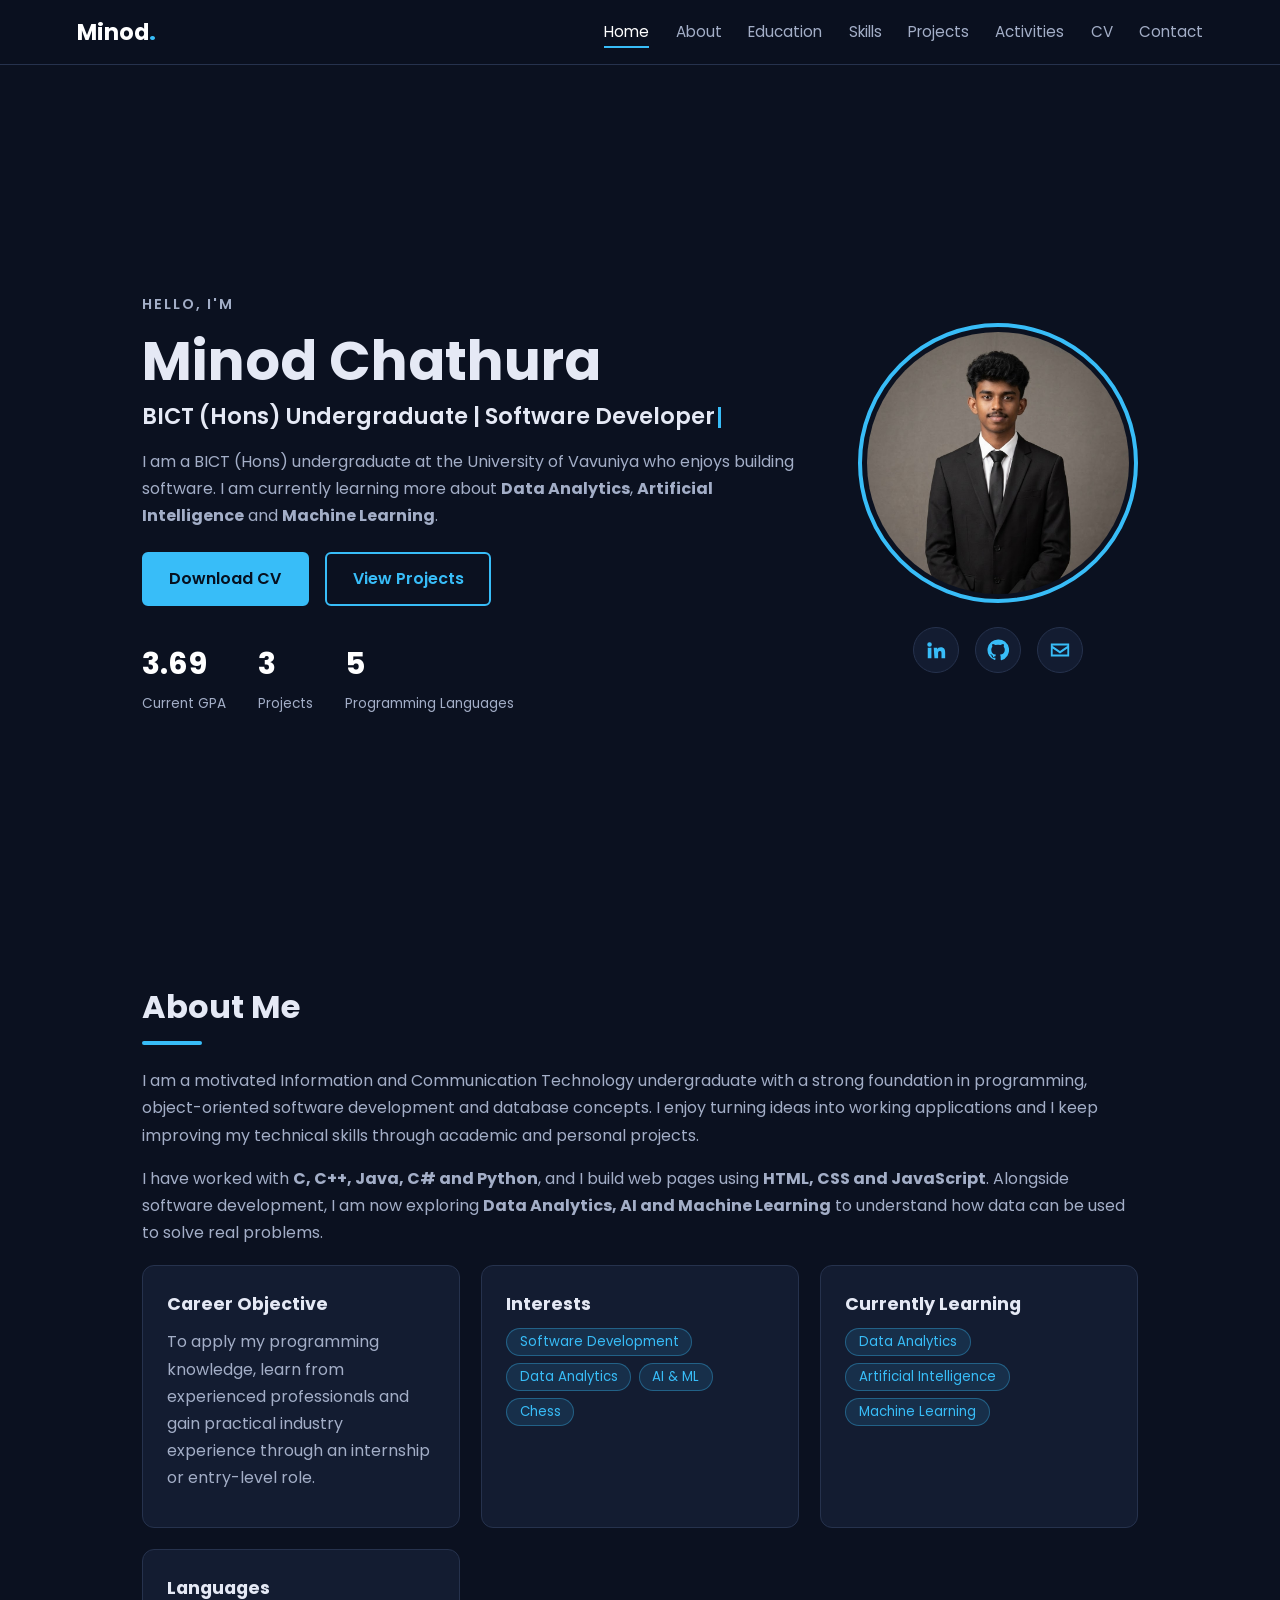
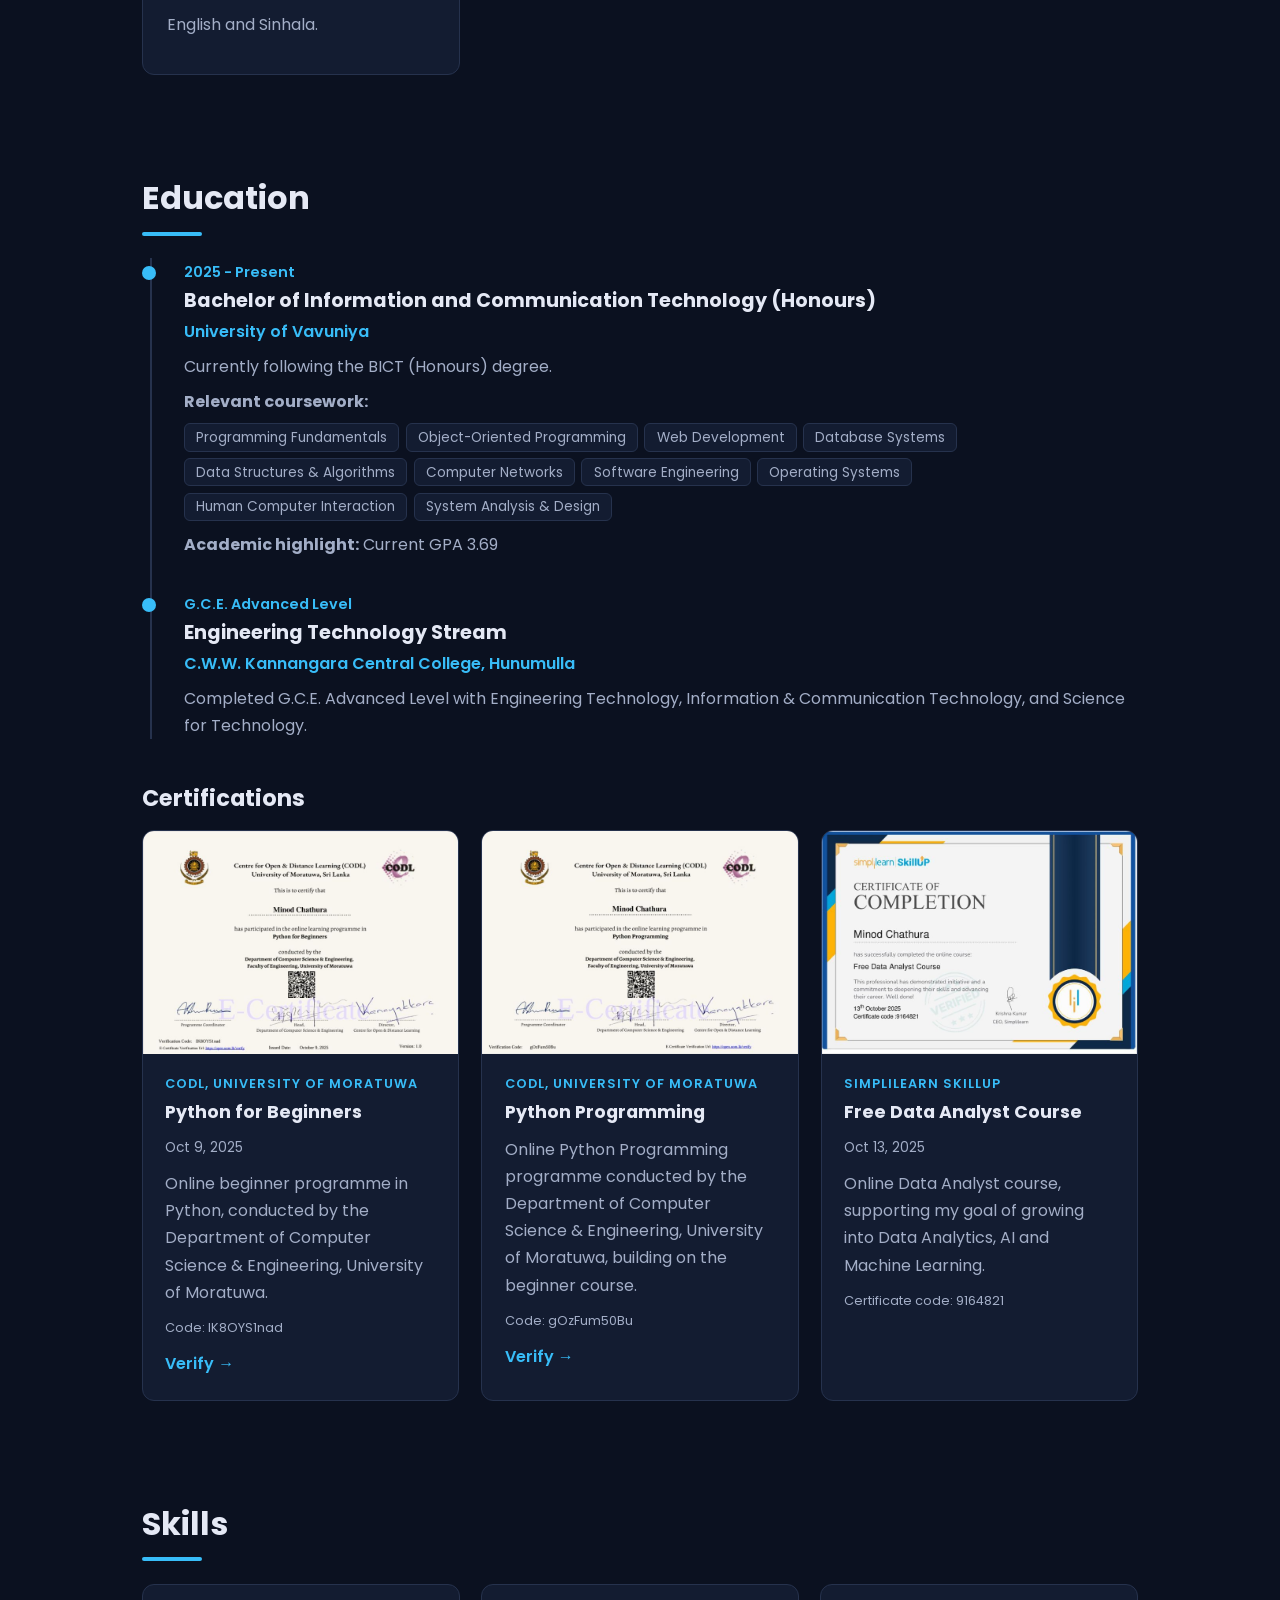
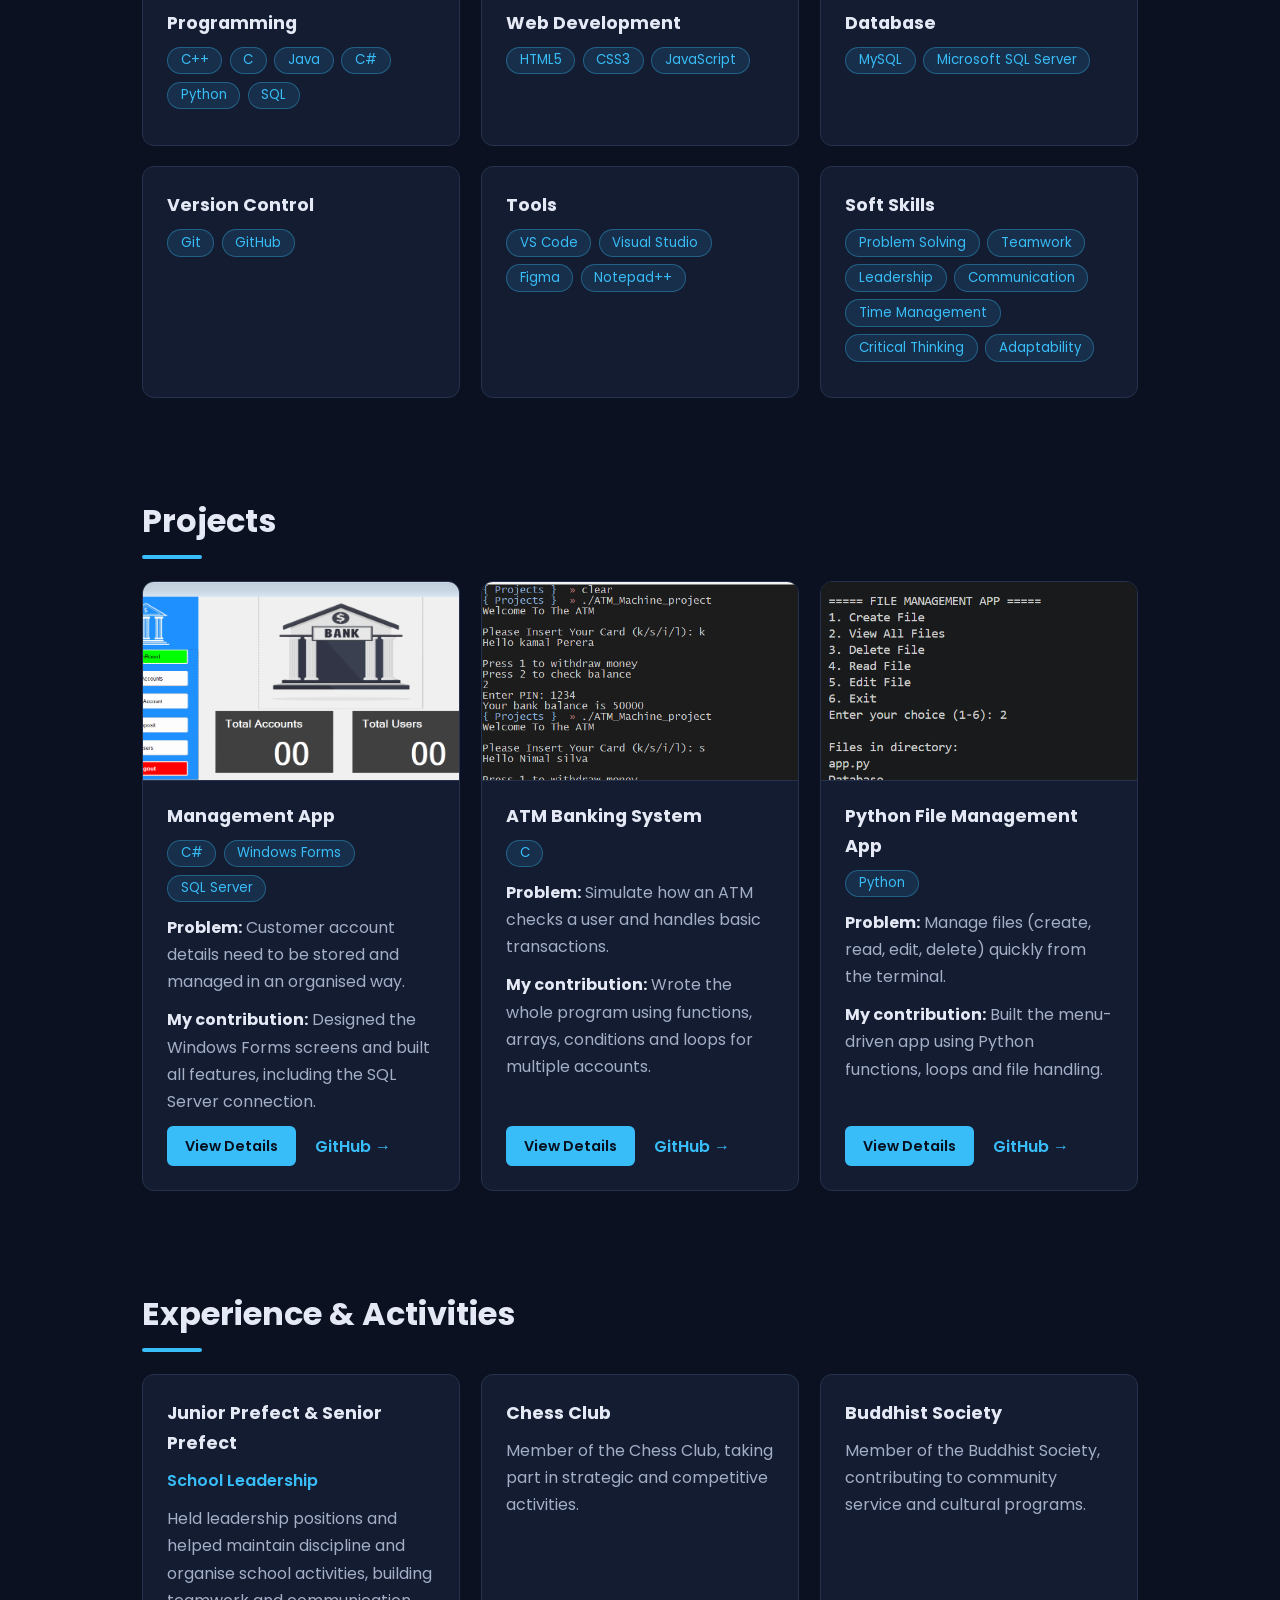
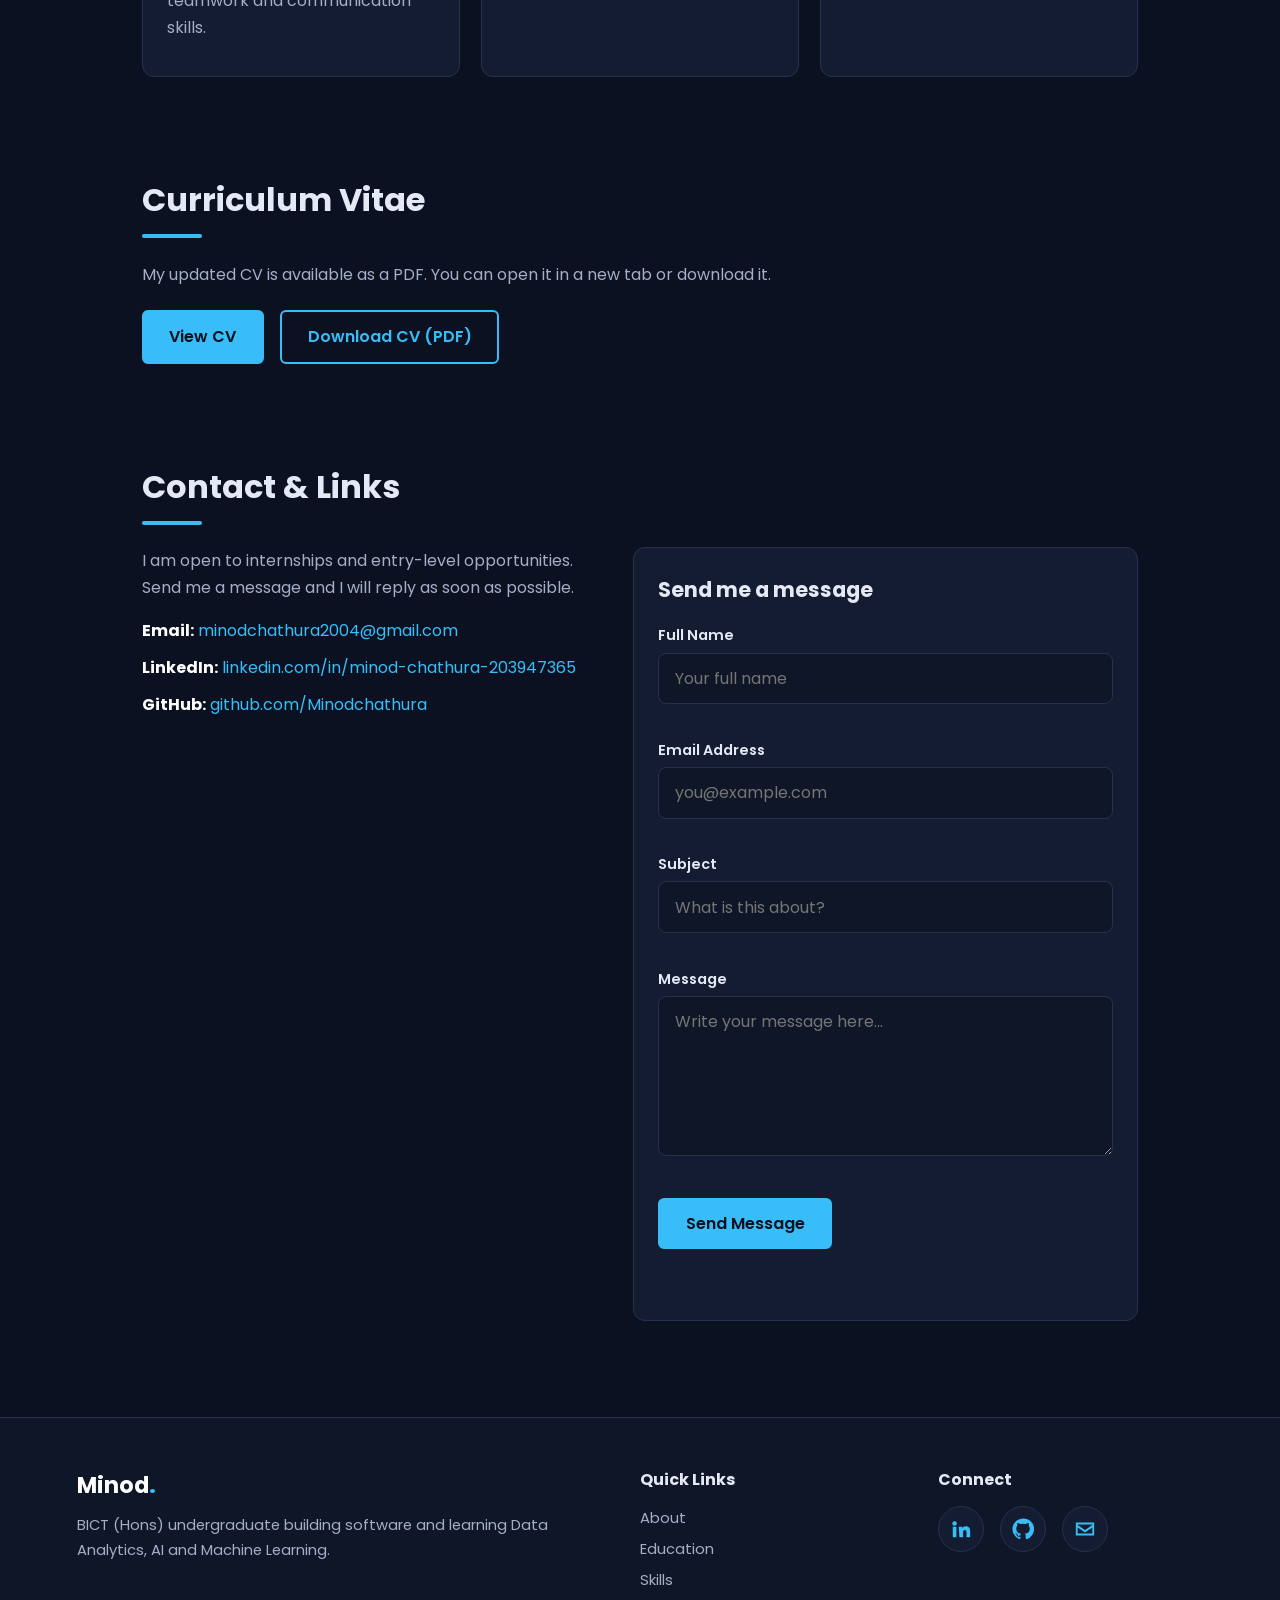
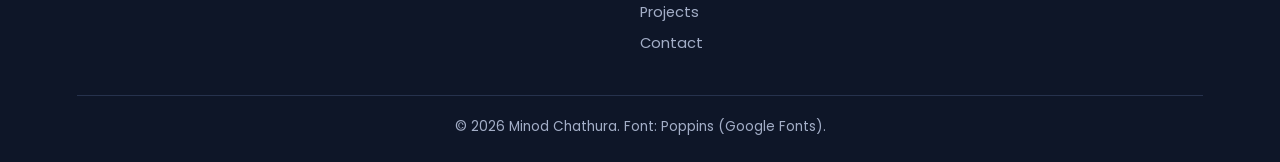
==== commit 3cf0c152: "Add files via upload" ====
--- a/index.html
+++ b/index.html
@@ -1,38 +1,41 @@
-<!doctype html>
+<!DOCTYPE html>
 <html lang="en">
   <head>
     <meta charset="UTF-8" />
-    <meta name="viewport" content="width=device-width, initial-scale=1, viewport-fit=cover" />
-    <meta name="description" content="Minod Chathura - BICT (Hons) undergraduate, University of Vavuniya." />
+    <meta name="viewport" content="width=device-width, initial-scale=1" />
+    <meta
+      name="description"
+      content="Portfolio of Minod Chathura, BICT (Hons) undergraduate at the University of Vavuniya."
+    />
     <title>Minod Chathura | Portfolio</title>
-    <link rel="icon" type="image/jpeg" href="assets/profile.jpg" />
+    <link rel="icon" type="image/jpeg" href="assets/profile.jpeg" />
+    <!-- Poppins font from Google Fonts (open source, SIL Open Font License) -->
     <link
-      href="https://fonts.googleapis.com/css2?family=Poppins:wght@300;400;500;600;700;800&display=swap"
+      href="https://fonts.googleapis.com/css2?family=Poppins:wght@400;500;600;700&display=swap"
       rel="stylesheet"
     />
     <link rel="stylesheet" href="style.css" />
   </head>
   <body>
-    <div id="progress"></div>
-    <canvas id="bg"></canvas>
-    <div class="blob b1"></div>
-    <div class="blob b2"></div>
+    <a class="skip" href="#main">Skip to main content</a>
 
     <header class="nav">
       <a href="#home" class="logo">Minod<span>.</span></a>
       <button class="menu-btn" id="menuBtn" aria-label="Toggle menu" aria-expanded="false">&#9776;</button>
-      <nav id="navLinks">
+      <nav id="navLinks" aria-label="Main navigation">
         <a href="#home">Home</a>
         <a href="#about">About</a>
         <a href="#education">Education</a>
         <a href="#skills">Skills</a>
         <a href="#projects">Projects</a>
         <a href="#activities">Activities</a>
+        <a href="#cv">CV</a>
         <a href="#contact">Contact</a>
       </nav>
     </header>
 
-    <main>
+    <main id="main">
+      <!-- HOME -->
       <section id="home" class="hero">
         <div class="hero-text">
           <p class="eyebrow">Hello, I'm</p>
@@ -48,48 +51,37 @@
             <a class="btn" href="#projects">View Projects</a>
           </div>
           <div class="stats">
-            <div class="stat"><b data-count="3.69" data-dec="2">0</b><span>Current GPA</span></div>
-            <div class="stat"><b data-count="3">0</b><span>Projects</span></div>
-            <div class="stat"><b data-count="5">0</b><span>Programming Languages</span></div>
-          </div>
-        </div>
+            <div class="stat"><b data-count="3.69" data-dec="2">3.69</b><span>Current GPA</span></div>
+            <div class="stat"><b data-count="3">3</b><span>Projects</span></div>
+            <div class="stat"><b data-count="5">5</b><span>Programming Languages</span></div>
+          </div>
+        </div>
+
         <div class="hero-img">
-          <div class="ring">
-            <img
-              src="assets/profile.jpeg"
-              alt="Portrait of Minod Chathura"
-              onerror="
-                this.onerror = null;
-                this.src =
-                  'data:image/svg+xml;utf8,<svg xmlns=\'http://www.w3.org/2000/svg\' viewBox=\'0 0 200 200\'><rect width=\'200\' height=\'200\' fill=\'%231e293b\'/><circle cx=\'100\' cy=\'78\' r=\'38\' fill=\'%2338bdf8\'/><path d=\'M30 200c0-48 31-76 70-76s70 28 70 76z\' fill=\'%2338bdf8\'/></svg>';
-              "
-            />
+          <div class="photo">
+            <img src="assets/profile.jpeg" alt="Portrait of Minod Chathura" />
           </div>
           <div class="socials">
-            <a
-              href="https://www.linkedin.com/in/minod-chathura-203947365"
-              target="_blank"
-              rel="noopener"
-              aria-label="LinkedIn"
-              ><svg viewBox="0 0 24 24">
-                <path
-                  d="M4.98 3.5a2.5 2.5 0 11-.02 5 2.5 2.5 0 01.02-5zM3 9.5h4V21H3zM9.5 9.5h3.8v1.6h.1c.5-1 1.8-2 3.8-2 4 0 4.8 2.6 4.8 6V21h-4v-5.1c0-1.2 0-2.8-1.7-2.8s-2 1.3-2 2.7V21h-4z"
-                /></svg
-            ></a>
-            <a href="https://github.com/Minodchathura" target="_blank" rel="noopener" aria-label="GitHub"
-              ><svg viewBox="0 0 24 24">
-                <path
-                  d="M12 .5a11.5 11.5 0 00-3.64 22.4c.58.1.79-.25.79-.56v-2c-3.2.7-3.88-1.37-3.88-1.37-.52-1.33-1.28-1.69-1.28-1.69-1.04-.71.08-.7.08-.7 1.15.08 1.76 1.19 1.76 1.19 1.03 1.76 2.69 1.25 3.35.96.1-.75.4-1.25.73-1.54-2.55-.29-5.24-1.28-5.24-5.69 0-1.26.45-2.28 1.19-3.09-.12-.29-.52-1.46.11-3.05 0 0 .97-.31 3.17 1.18a11 11 0 015.77 0c2.2-1.49 3.17-1.18 3.17-1.18.63 1.59.23 2.76.11 3.05.74.81 1.19 1.83 1.19 3.09 0 4.42-2.69 5.39-5.25 5.68.41.36.78 1.06.78 2.14v3.17c0 .31.21.67.8.56A11.5 11.5 0 0012 .5z"
-                /></svg
-            ></a>
-            <a href="mailto:minodchathura2004@gmail.com" aria-label="Email"
-              ><svg viewBox="0 0 24 24">
-                <path d="M2 5h20v14H2zm2 2v.5l8 5.5 8-5.5V7zm16 3.4l-8 5.5-8-5.5V17h16z" /></svg
-            ></a>
-          </div>
-        </div>
-      </section>
-
+            <a href="https://www.linkedin.com/in/minod-chathura-203947365" target="_blank" rel="noopener" aria-label="LinkedIn">
+              <svg viewBox="0 0 24 24" aria-hidden="true">
+                <path d="M4.98 3.5a2.5 2.5 0 11-.02 5 2.5 2.5 0 01.02-5zM3 9.5h4V21H3zM9.5 9.5h3.8v1.6h.1c.5-1 1.8-2 3.8-2 4 0 4.8 2.6 4.8 6V21h-4v-5.1c0-1.2 0-2.8-1.7-2.8s-2 1.3-2 2.7V21h-4z" />
+              </svg>
+            </a>
+            <a href="https://github.com/Minodchathura" target="_blank" rel="noopener" aria-label="GitHub">
+              <svg viewBox="0 0 24 24" aria-hidden="true">
+                <path d="M12 .5a11.5 11.5 0 00-3.64 22.4c.58.1.79-.25.79-.56v-2c-3.2.7-3.88-1.37-3.88-1.37-.52-1.33-1.28-1.69-1.28-1.69-1.04-.71.08-.7.08-.7 1.15.08 1.76 1.19 1.76 1.19 1.03 1.76 2.69 1.25 3.35.96.1-.75.4-1.25.73-1.54-2.55-.29-5.24-1.28-5.24-5.69 0-1.26.45-2.28 1.19-3.09-.12-.29-.52-1.46.11-3.05 0 0 .97-.31 3.17 1.18a11 11 0 015.77 0c2.2-1.49 3.17-1.18 3.17-1.18.63 1.59.23 2.76.11 3.05.74.81 1.19 1.83 1.19 3.09 0 4.42-2.69 5.39-5.25 5.68.41.36.78 1.06.78 2.14v3.17c0 .31.21.67.8.56A11.5 11.5 0 0012 .5z" />
+              </svg>
+            </a>
+            <a href="mailto:minodchathura2004@gmail.com" aria-label="Email">
+              <svg viewBox="0 0 24 24" aria-hidden="true">
+                <path d="M2 5h20v14H2zm2 2v.5l8 5.5 8-5.5V7zm16 3.4l-8 5.5-8-5.5V17h16z" />
+              </svg>
+            </a>
+          </div>
+        </div>
+      </section>
+
+      <!-- ABOUT -->
       <section id="about" class="reveal">
         <h3 class="title">About Me</h3>
         <p>
@@ -113,6 +105,13 @@
             </p>
           </div>
           <div class="card">
+            <h4>Interests</h4>
+            <p class="tags">
+              <span>Software Development</span><span>Data Analytics</span><span>AI &amp; ML</span
+              ><span>Chess</span>
+            </p>
+          </div>
+          <div class="card">
             <h4>Currently Learning</h4>
             <p class="tags">
               <span>Data Analytics</span><span>Artificial Intelligence</span><span>Machine Learning</span>
@@ -125,6 +124,7 @@
         </div>
       </section>
 
+      <!-- EDUCATION -->
       <section id="education" class="reveal">
         <h3 class="title">Education</h3>
         <div class="timeline">
@@ -132,20 +132,29 @@
             <span class="date">2025 - Present</span>
             <h4>Bachelor of Information and Communication Technology (Honours)</h4>
             <p class="place">University of Vavuniya</p>
-            <p>
-              Currently following the Bachelor of Information and Communication Technology (Honours) Degree.
-              Studying software engineering, web development, databases, networking, programming, and system
-              analysis &amp; design.
-            </p>
-            <p class="tags"><span>GPA 3.69</span></p>
+            <p>Currently following the BICT (Honours) degree.</p>
+            <p><strong>Relevant coursework:</strong></p>
+            <ul class="courses">
+              <li>Programming Fundamentals</li>
+              <li>Object-Oriented Programming</li>
+              <li>Web Development</li>
+              <li>Database Systems</li>
+              <li>Data Structures &amp; Algorithms</li>
+              <li>Computer Networks</li>
+              <li>Software Engineering</li>
+              <li>Operating Systems</li>
+              <li>Human Computer Interaction</li>
+              <li>System Analysis &amp; Design</li>
+            </ul>
+            <p><strong>Academic highlight:</strong> Current GPA 3.69</p>
           </div>
           <div class="item">
             <span class="date">G.C.E. Advanced Level</span>
             <h4>Engineering Technology Stream</h4>
             <p class="place">C.W.W. Kannangara Central College, Hunumulla</p>
             <p>
-              Successfully completed G.C.E. Advanced Level with Engineering Technology, Information &amp;
-              Communication Technology, and Science for Technology.
+              Completed G.C.E. Advanced Level with Engineering Technology, Information &amp; Communication
+              Technology, and Science for Technology.
             </p>
           </div>
         </div>
@@ -157,78 +166,63 @@
               class="cert-img"
               type="button"
               data-full="assets/certificates/python-for-beginners.jpg"
+              data-alt="Python for Beginners certificate"
               aria-label="View Python for Beginners certificate in full size"
             >
-              <img
-                src="assets/certificates/python-for-beginners.jpg"
-                alt="Python for Beginners certificate"
-                loading="lazy"
-              />
-              <span class="cert-view">View certificate</span>
+              <img src="assets/certificates/python-for-beginners.jpg" alt="Python for Beginners certificate" loading="lazy" />
             </button>
             <div class="cert-body">
               <p class="cert-issuer">CODL, University of Moratuwa</p>
               <h4>Python for Beginners</h4>
-              <span class="cert-date">Oct 9, 2025</span>
-              <p>
-                Completed an online beginner programme in Python, conducted by the Department of Computer
-                Science &amp; Engineering, Faculty of Engineering, University of Moratuwa.
+              <p class="cert-date">Oct 9, 2025</p>
+              <p>
+                Online beginner programme in Python, conducted by the Department of Computer Science &amp;
+                Engineering, University of Moratuwa.
               </p>
               <p class="cert-code">Code: IK8OYS1nad</p>
-              <a class="link" href="https://open.uom.lk/verify" target="_blank" rel="noopener"
-                >Verify &rarr;</a
-              >
-            </div>
-          </article>
+              <a class="link" href="https://open.uom.lk/verify" target="_blank" rel="noopener">Verify &rarr;</a>
+            </div>
+          </article>
+
           <article class="card cert">
             <button
               class="cert-img"
               type="button"
               data-full="assets/certificates/python-programming.jpg"
+              data-alt="Python Programming certificate"
               aria-label="View Python Programming certificate in full size"
             >
-              <img
-                src="assets/certificates/python-programming.jpg"
-                alt="Python Programming certificate"
-                loading="lazy"
-              />
-              <span class="cert-view">View certificate</span>
+              <img src="assets/certificates/python-programming.jpg" alt="Python Programming certificate" loading="lazy" />
             </button>
             <div class="cert-body">
               <p class="cert-issuer">CODL, University of Moratuwa</p>
               <h4>Python Programming</h4>
-
-              <p>
-                Completed an online Python Programming programme conducted by the Department of Computer
-                Science &amp; Engineering, University of Moratuwa, building on the beginner course.
+              <p>
+                Online Python Programming programme conducted by the Department of Computer Science &amp;
+                Engineering, University of Moratuwa, building on the beginner course.
               </p>
               <p class="cert-code">Code: gOzFum50Bu</p>
-              <a class="link" href="https://open.uom.lk/verify" target="_blank" rel="noopener"
-                >Verify &rarr;</a
-              >
-            </div>
-          </article>
+              <a class="link" href="https://open.uom.lk/verify" target="_blank" rel="noopener">Verify &rarr;</a>
+            </div>
+          </article>
+
           <article class="card cert">
             <button
               class="cert-img"
               type="button"
               data-full="assets/certificates/data-analyst-course.jpg"
+              data-alt="Free Data Analyst Course certificate"
               aria-label="View Free Data Analyst Course certificate in full size"
             >
-              <img
-                src="assets/certificates/data-analyst-course.jpg"
-                alt="Free Data Analyst Course certificate"
-                loading="lazy"
-              />
-              <span class="cert-view">View certificate</span>
+              <img src="assets/certificates/data-analyst-course.jpg" alt="Free Data Analyst Course certificate" loading="lazy" />
             </button>
             <div class="cert-body">
               <p class="cert-issuer">Simplilearn SkillUP</p>
               <h4>Free Data Analyst Course</h4>
-              <span class="cert-date">Oct 13, 2025</span>
-              <p>
-                Successfully completed an online Data Analyst course, supporting my goal of growing into Data
-                Analytics, AI and Machine Learning.
+              <p class="cert-date">Oct 13, 2025</p>
+              <p>
+                Online Data Analyst course, supporting my goal of growing into Data Analytics, AI and Machine
+                Learning.
               </p>
               <p class="cert-code">Certificate code: 9164821</p>
             </div>
@@ -236,154 +230,104 @@
         </div>
       </section>
 
+      <!-- SKILLS -->
       <section id="skills" class="reveal">
         <h3 class="title">Skills</h3>
         <div class="cards">
           <div class="card">
             <h4>Programming</h4>
-            <p class="tags">
-              <span>C++</span><span>C</span><span>Java</span><span>C#</span><span>Python</span>
-            </p>
+            <p class="tags"><span>C++</span><span>C</span><span>Java</span><span>C#</span><span>Python</span><span>SQL</span></p>
           </div>
           <div class="card">
             <h4>Web Development</h4>
-            <p class="tags"><span>HTML</span><span>CSS</span><span>JavaScript</span></p>
+            <p class="tags"><span>HTML5</span><span>CSS3</span><span>JavaScript</span></p>
           </div>
           <div class="card">
             <h4>Database</h4>
-            <p class="tags"><span>MySQL</span></p>
+            <p class="tags"><span>MySQL</span><span>Microsoft SQL Server</span></p>
           </div>
           <div class="card">
             <h4>Version Control</h4>
             <p class="tags"><span>Git</span><span>GitHub</span></p>
           </div>
           <div class="card">
-            <h4>Development Tools</h4>
-            <p class="tags">
-              <span>VS Code</span><span>Visual Studio</span><span>Figma</span><span>Notepad++</span>
-            </p>
+            <h4>Tools</h4>
+            <p class="tags"><span>VS Code</span><span>Visual Studio</span><span>Figma</span><span>Notepad++</span></p>
           </div>
           <div class="card">
             <h4>Soft Skills</h4>
             <p class="tags">
-              <span>Problem Solving</span><span>Teamwork</span><span>Leadership</span
-              ><span>Communication</span><span>Time Management</span><span>Critical Thinking</span
-              ><span>Adaptability</span>
-            </p>
-          </div>
-        </div>
-      </section>
-
+              <span>Problem Solving</span><span>Teamwork</span><span>Leadership</span><span>Communication</span
+              ><span>Time Management</span><span>Critical Thinking</span><span>Adaptability</span>
+            </p>
+          </div>
+        </div>
+      </section>
+
+      <!-- PROJECTS -->
       <section id="projects" class="reveal">
         <h3 class="title">Projects</h3>
         <div class="cards">
           <article class="card proj">
-            <a
-              class="proj-cover anim"
-              href="project-management-app.html"
-              style="--g: linear-gradient(135deg, #1e3a8a, #7c3aed)"
-              aria-label="Management App"
-              ><div class="mock">
-                <div class="mock-bar"><i></i><i></i><i></i></div>
-                <div class="mock-body">
-                  <span class="ln" style="--i: 0"><span class="k">using</span> System.Data.SqlClient;</span
-                  ><span class="ln" style="--i: 1"
-                    ><span class="k">var</span> con = <span class="k">new</span> SqlConnection();</span
-                  ><span class="ln" style="--i: 2">con.Open();</span
-                  ><span class="ln" style="--i: 3"><span class="c">// sign up, create, deposit</span></span
-                  ><span class="ln" style="--i: 4">cmd.ExecuteNonQuery();</span><span class="cur"></span>
-                </div></div
-            ></a>
+            <a class="proj-cover" href="project-management-app.html" tabindex="-1">
+              <img src="assets/projects/management-app/03-dashboard.png" alt="Dashboard screen of the Management App" loading="lazy" />
+            </a>
             <div class="proj-body">
               <h4>Management App</h4>
               <p class="tags"><span>C#</span><span>Windows Forms</span><span>SQL Server</span></p>
-              <p>
-                A desktop application for creating and managing customer accounts, built with C# and Windows
-                Forms and connected to a SQL Server database.
+              <p><strong>Problem:</strong> Customer account details need to be stored and managed in an organised way.</p>
+              <p>
+                <strong>My contribution:</strong> Designed the Windows Forms screens and built all features,
+                including the SQL Server connection.
               </p>
               <div class="proj-links">
-                <a class="btn small primary" href="project-management-app.html">View Details</a
-                ><a
-                  class="link"
-                  href="https://github.com/Minodchathura/Banking-Management-Application"
-                  target="_blank"
-                  rel="noopener"
-                  >GitHub &rarr;</a
-                >
+                <a class="btn small primary" href="project-management-app.html">View Details</a>
+                <a class="link" href="https://github.com/Minodchathura/Banking-Management-Application" target="_blank" rel="noopener">GitHub &rarr;</a>
               </div>
             </div>
           </article>
+
           <article class="card proj">
-            <a
-              class="proj-cover anim"
-              href="project-atm-system.html"
-              style="--g: linear-gradient(135deg, #0f766e, #0ea5e9)"
-              aria-label="ATM Banking System"
-              ><div class="mock">
-                <div class="mock-bar"><i></i><i></i><i></i></div>
-                <div class="mock-body">
-                  <span class="ln" style="--i: 0">Welcome To The ATM</span
-                  ><span class="ln" style="--i: 1">Insert Card (k/s/i/l):</span
-                  ><span class="ln" style="--i: 2">Press 1 to withdraw money</span
-                  ><span class="ln" style="--i: 3">Press 2 to check balance</span
-                  ><span class="ln" style="--i: 4">Enter PIN: ****</span><span class="cur"></span>
-                </div></div
-            ></a>
+            <a class="proj-cover" href="project-atm-system.html" tabindex="-1">
+              <img src="assets/projects/atm/01-check-balance.png" alt="Terminal screenshot of the ATM Banking System" loading="lazy" />
+            </a>
             <div class="proj-body">
               <h4>ATM Banking System</h4>
               <p class="tags"><span>C</span></p>
-              <p>
-                A console-based ATM program written in C with account number and PIN verification for multiple
-                accounts.
+              <p><strong>Problem:</strong> Simulate how an ATM checks a user and handles basic transactions.</p>
+              <p>
+                <strong>My contribution:</strong> Wrote the whole program using functions, arrays, conditions
+                and loops for multiple accounts.
               </p>
               <div class="proj-links">
-                <a class="btn small primary" href="project-atm-system.html">View Details</a
-                ><a
-                  class="link"
-                  href="https://github.com/Minodchathura/ATM-Machine-project-"
-                  target="_blank"
-                  rel="noopener"
-                  >GitHub &rarr;</a
-                >
+                <a class="btn small primary" href="project-atm-system.html">View Details</a>
+                <a class="link" href="https://github.com/Minodchathura/ATM-Machine-project-" target="_blank" rel="noopener">GitHub &rarr;</a>
               </div>
             </div>
           </article>
+
           <article class="card proj">
-            <a
-              class="proj-cover anim"
-              href="project-file-manager.html"
-              style="--g: linear-gradient(135deg, #b45309, #db2777)"
-              aria-label="Python File Management App"
-              ><div class="mock">
-                <div class="mock-bar"><i></i><i></i><i></i></div>
-                <div class="mock-body">
-                  <span class="ln" style="--i: 0">===== FILE MANAGEMENT APP =====</span
-                  ><span class="ln" style="--i: 1">1. Create File</span
-                  ><span class="ln" style="--i: 2">2. View All Files</span
-                  ><span class="ln" style="--i: 3">3. Delete File</span
-                  ><span class="ln" style="--i: 4">4. Read File</span
-                  ><span class="ln" style="--i: 5">5. Edit File</span><span class="cur"></span>
-                </div></div
-            ></a>
+            <a class="proj-cover" href="project-file-manager.html" tabindex="-1">
+              <img src="assets/projects/file-manager/01-view-all-files.png" alt="Terminal screenshot of the Python File Management App" loading="lazy" />
+            </a>
             <div class="proj-body">
               <h4>Python File Management App</h4>
               <p class="tags"><span>Python</span></p>
-              <p>A menu-driven command-line application to create, view, read, edit and delete files.</p>
+              <p><strong>Problem:</strong> Manage files (create, read, edit, delete) quickly from the terminal.</p>
+              <p>
+                <strong>My contribution:</strong> Built the menu-driven app using Python functions, loops and
+                file handling.
+              </p>
               <div class="proj-links">
-                <a class="btn small primary" href="project-file-manager.html">View Details</a
-                ><a
-                  class="link"
-                  href="https://github.com/Minodchathura/python-file-management-system"
-                  target="_blank"
-                  rel="noopener"
-                  >GitHub &rarr;</a
-                >
+                <a class="btn small primary" href="project-file-manager.html">View Details</a>
+                <a class="link" href="https://github.com/Minodchathura/python-file-management-system" target="_blank" rel="noopener">GitHub &rarr;</a>
               </div>
             </div>
           </article>
         </div>
       </section>
 
+      <!-- EXPERIENCE AND ACTIVITIES -->
       <section id="activities" class="reveal">
         <h3 class="title">Experience &amp; Activities</h3>
         <div class="cards">
@@ -397,7 +341,7 @@
           </div>
           <div class="card">
             <h4>Chess Club</h4>
-            <p>Member of the Chess Club, actively participating in strategic and competitive activities.</p>
+            <p>Member of the Chess Club, taking part in strategic and competitive activities.</p>
           </div>
           <div class="card">
             <h4>Buddhist Society</h4>
@@ -406,6 +350,17 @@
         </div>
       </section>
 
+      <!-- CV -->
+      <section id="cv" class="reveal">
+        <h3 class="title">Curriculum Vitae</h3>
+        <p>My updated CV is available as a PDF. You can open it in a new tab or download it.</p>
+        <div class="btns">
+          <a class="btn primary" href="assets/Minod_Chathura_CV.pdf" target="_blank" rel="noopener">View CV</a>
+          <a class="btn" href="assets/Minod_Chathura_CV.pdf" download>Download CV (PDF)</a>
+        </div>
+      </section>
+
+      <!-- CONTACT -->
       <section id="contact" class="reveal">
         <h3 class="title">Contact &amp; Links</h3>
         <div class="contact-grid">
@@ -415,69 +370,39 @@
               soon as possible.
             </p>
             <ul class="contact">
-              <li>
-                <strong>Email:</strong>
-                <a href="mailto:minodchathura2004@gmail.com">minodchathura2004@gmail.com</a>
-              </li>
+              <li><strong>Email:</strong> <a href="mailto:minodchathura2004@gmail.com">minodchathura2004@gmail.com</a></li>
               <li>
                 <strong>LinkedIn:</strong>
-                <a href="https://www.linkedin.com/in/minod-chathura-203947365" target="_blank" rel="noopener"
-                  >linkedin.com/in/minod-chathura-203947365</a
-                >
+                <a href="https://www.linkedin.com/in/minod-chathura-203947365" target="_blank" rel="noopener">linkedin.com/in/minod-chathura-203947365</a>
               </li>
               <li>
                 <strong>GitHub:</strong>
-                <a href="https://github.com/Minodchathura" target="_blank" rel="noopener"
-                  >github.com/Minodchathura</a
-                >
+                <a href="https://github.com/Minodchathura" target="_blank" rel="noopener">github.com/Minodchathura</a>
               </li>
             </ul>
-            <a class="btn primary" href="assets/Minod_Chathura_CV.pdf" download>Download CV</a>
-          </div>
+          </div>
+
           <form id="contactForm" class="card form" novalidate>
             <h4>Send me a message</h4>
             <div class="field">
-              <label for="name">Full Name</label
-              ><input
-                id="name"
-                name="name"
-                type="text"
-                placeholder="Your full name"
-                autocomplete="name"
-                required
-              /><small class="err"></small>
+              <label for="name">Full Name</label>
+              <input id="name" name="name" type="text" placeholder="Your full name" autocomplete="name" required />
+              <small class="err"></small>
             </div>
             <div class="field">
-              <label for="email">Email Address</label
-              ><input
-                id="email"
-                name="email"
-                type="email"
-                placeholder="you@example.com"
-                autocomplete="email"
-                required
-              /><small class="err"></small>
+              <label for="email">Email Address</label>
+              <input id="email" name="email" type="email" placeholder="you@example.com" autocomplete="email" required />
+              <small class="err"></small>
             </div>
             <div class="field">
-              <label for="subject">Subject</label
-              ><input
-                id="subject"
-                name="subject"
-                type="text"
-                placeholder="What is this about?"
-                required
-              /><small class="err"></small>
+              <label for="subject">Subject</label>
+              <input id="subject" name="subject" type="text" placeholder="What is this about?" required />
+              <small class="err"></small>
             </div>
             <div class="field">
-              <label for="message">Message</label
-              ><textarea
-                id="message"
-                name="message"
-                rows="5"
-                placeholder="Write your message here..."
-                required
-              ></textarea
-              ><small class="err"></small>
+              <label for="message">Message</label>
+              <textarea id="message" name="message" rows="5" placeholder="Write your message here..." required></textarea>
+              <small class="err"></small>
             </div>
             <button type="submit" class="btn primary">Send Message</button>
             <p id="formStatus" class="status" role="status" aria-live="polite"></p>
@@ -490,9 +415,7 @@
       <div class="foot-grid">
         <div>
           <a href="#home" class="logo">Minod<span>.</span></a>
-          <p>
-            BICT (Hons) undergraduate building software and learning Data Analytics, AI and Machine Learning.
-          </p>
+          <p>BICT (Hons) undergraduate building software and learning Data Analytics, AI and Machine Learning.</p>
         </div>
         <div>
           <h5>Quick Links</h5>
@@ -505,35 +428,36 @@
         <div>
           <h5>Connect</h5>
           <div class="socials left">
-            <a
-              href="https://www.linkedin.com/in/minod-chathura-203947365"
-              target="_blank"
-              rel="noopener"
-              aria-label="LinkedIn"
-              ><svg viewBox="0 0 24 24">
-                <path
-                  d="M4.98 3.5a2.5 2.5 0 11-.02 5 2.5 2.5 0 01.02-5zM3 9.5h4V21H3zM9.5 9.5h3.8v1.6h.1c.5-1 1.8-2 3.8-2 4 0 4.8 2.6 4.8 6V21h-4v-5.1c0-1.2 0-2.8-1.7-2.8s-2 1.3-2 2.7V21h-4z"
-                /></svg
-            ></a>
-            <a href="https://github.com/Minodchathura" target="_blank" rel="noopener" aria-label="GitHub"
-              ><svg viewBox="0 0 24 24">
-                <path
-                  d="M12 .5a11.5 11.5 0 00-3.64 22.4c.58.1.79-.25.79-.56v-2c-3.2.7-3.88-1.37-3.88-1.37-.52-1.33-1.28-1.69-1.28-1.69-1.04-.71.08-.7.08-.7 1.15.08 1.76 1.19 1.76 1.19 1.03 1.76 2.69 1.25 3.35.96.1-.75.4-1.25.73-1.54-2.55-.29-5.24-1.28-5.24-5.69 0-1.26.45-2.28 1.19-3.09-.12-.29-.52-1.46.11-3.05 0 0 .97-.31 3.17 1.18a11 11 0 015.77 0c2.2-1.49 3.17-1.18 3.17-1.18.63 1.59.23 2.76.11 3.05.74.81 1.19 1.83 1.19 3.09 0 4.42-2.69 5.39-5.25 5.68.41.36.78 1.06.78 2.14v3.17c0 .31.21.67.8.56A11.5 11.5 0 0012 .5z"
-                /></svg
-            ></a>
-            <a href="mailto:minodchathura2004@gmail.com" aria-label="Email"
-              ><svg viewBox="0 0 24 24">
-                <path d="M2 5h20v14H2zm2 2v.5l8 5.5 8-5.5V7zm16 3.4l-8 5.5-8-5.5V17h16z" /></svg
-            ></a>
+            <a href="https://www.linkedin.com/in/minod-chathura-203947365" target="_blank" rel="noopener" aria-label="LinkedIn">
+              <svg viewBox="0 0 24 24" aria-hidden="true">
+                <path d="M4.98 3.5a2.5 2.5 0 11-.02 5 2.5 2.5 0 01.02-5zM3 9.5h4V21H3zM9.5 9.5h3.8v1.6h.1c.5-1 1.8-2 3.8-2 4 0 4.8 2.6 4.8 6V21h-4v-5.1c0-1.2 0-2.8-1.7-2.8s-2 1.3-2 2.7V21h-4z" />
+              </svg>
+            </a>
+            <a href="https://github.com/Minodchathura" target="_blank" rel="noopener" aria-label="GitHub">
+              <svg viewBox="0 0 24 24" aria-hidden="true">
+                <path d="M12 .5a11.5 11.5 0 00-3.64 22.4c.58.1.79-.25.79-.56v-2c-3.2.7-3.88-1.37-3.88-1.37-.52-1.33-1.28-1.69-1.28-1.69-1.04-.71.08-.7.08-.7 1.15.08 1.76 1.19 1.76 1.19 1.03 1.76 2.69 1.25 3.35.96.1-.75.4-1.25.73-1.54-2.55-.29-5.24-1.28-5.24-5.69 0-1.26.45-2.28 1.19-3.09-.12-.29-.52-1.46.11-3.05 0 0 .97-.31 3.17 1.18a11 11 0 015.77 0c2.2-1.49 3.17-1.18 3.17-1.18.63 1.59.23 2.76.11 3.05.74.81 1.19 1.83 1.19 3.09 0 4.42-2.69 5.39-5.25 5.68.41.36.78 1.06.78 2.14v3.17c0 .31.21.67.8.56A11.5 11.5 0 0012 .5z" />
+              </svg>
+            </a>
+            <a href="mailto:minodchathura2004@gmail.com" aria-label="Email">
+              <svg viewBox="0 0 24 24" aria-hidden="true">
+                <path d="M2 5h20v14H2zm2 2v.5l8 5.5 8-5.5V7zm16 3.4l-8 5.5-8-5.5V17h16z" />
+              </svg>
+            </a>
           </div>
         </div>
       </div>
-      <p class="copy">&copy; <span id="year"></span> Minod Chathura. All rights reserved.</p>
+      <p class="copy">&copy; <span id="year">2026</span> Minod Chathura. Font: Poppins (Google Fonts).</p>
     </footer>
+
+    <!-- lightbox for certificates -->
     <div id="lightbox" class="lightbox" hidden>
       <button class="lb-close" type="button" aria-label="Close">&times;</button>
-      <img id="lbImg" alt="Certificate full size" />
+      <figure>
+        <img id="lbImg" alt="" />
+        <figcaption id="lbCap"></figcaption>
+      </figure>
     </div>
+
     <button id="top" aria-label="Back to top">&uarr;</button>
 
     <script src="script.js"></script>
--- a/style.css
+++ b/style.css
@@ -1,75 +1,68 @@
+/* Minod Chathura - portfolio styles */
+
 :root {
-  --bg: #070b1a;
-  --glass: rgba(255, 255, 255, 0.06);
-  --line: rgba(255, 255, 255, 0.12);
-  --text: #e6ebff;
-  --muted: #9aa6c9;
-  --a: #38bdf8;
-  --b: #a855f7;
-  --c: #f472b6;
-}
+  --bg: #0b1120;
+  --card: #131c31;
+  --line: #26324d;
+  --text: #e5e9f5;
+  --muted: #a3aec7;
+  --accent: #38bdf8;
+  --accent-dark: #0ea5e9;
+}
+
 * {
   box-sizing: border-box;
   margin: 0;
   padding: 0;
 }
+
 html {
   scroll-behavior: smooth;
   scroll-padding-top: 70px;
 }
+
 body {
   font-family: "Poppins", "Segoe UI", Arial, sans-serif;
   background: var(--bg);
   color: var(--text);
   line-height: 1.7;
-  overflow-x: hidden;
-}
+}
+
 a {
-  color: var(--a);
+  color: var(--accent);
   text-decoration: none;
 }
-#bg {
-  position: fixed;
-  inset: 0;
-  z-index: -2;
-}
-.blob {
-  position: fixed;
-  z-index: -1;
-  border-radius: 50%;
-  filter: blur(90px);
-  opacity: 0.35;
-  animation: float 14s ease-in-out infinite;
-}
-.b1 {
-  width: 420px;
-  height: 420px;
-  background: var(--b);
-  top: -100px;
-  left: -100px;
-}
-.b2 {
-  width: 380px;
-  height: 380px;
-  background: var(--a);
-  bottom: -100px;
-  right: -80px;
-  animation-delay: -6s;
-}
-@keyframes float {
-  50% {
-    transform: translate(60px, 40px) scale(1.15);
-  }
-}
-#progress {
-  position: fixed;
-  top: 0;
-  left: 0;
-  height: 3px;
-  width: 0;
-  background: linear-gradient(90deg, var(--a), var(--b), var(--c));
-  z-index: 30;
-}
+
+a:hover {
+  text-decoration: underline;
+}
+
+/* keyboard focus - visible outline for accessibility */
+a:focus-visible,
+button:focus-visible,
+input:focus-visible,
+textarea:focus-visible {
+  outline: 3px solid #facc15;
+  outline-offset: 2px;
+}
+
+/* skip link (only shows when focused with keyboard) */
+.skip {
+  position: absolute;
+  left: 10px;
+  top: -60px;
+  background: var(--accent);
+  color: #06101f;
+  padding: 0.5rem 1rem;
+  border-radius: 6px;
+  z-index: 100;
+}
+
+.skip:focus {
+  top: 10px;
+}
+
+/* ---------- navigation ---------- */
 .nav {
   position: fixed;
   top: 0;
@@ -80,43 +73,38 @@
   justify-content: space-between;
   align-items: center;
   padding: 0.8rem 6%;
-  background: rgba(7, 11, 26, 0.6);
-  backdrop-filter: blur(14px);
+  background: rgba(11, 17, 32, 0.95);
   border-bottom: 1px solid var(--line);
 }
+
 .logo {
   font-size: 1.4rem;
-  font-weight: 800;
+  font-weight: 700;
   color: #fff;
 }
+
 .logo span {
-  color: var(--a);
-}
+  color: var(--accent);
+}
+
+.logo:hover {
+  text-decoration: none;
+}
+
 nav a {
-  margin-left: 1.5rem;
-  color: var(--muted);
-  font-weight: 500;
+  margin-left: 1.4rem;
+  color: var(--muted);
   font-size: 0.95rem;
-  position: relative;
-}
-nav a::after {
-  content: "";
-  position: absolute;
-  left: 0;
-  bottom: -4px;
-  height: 2px;
-  width: 0;
-  background: var(--a);
-  transition: 0.3s;
-}
+  padding-bottom: 4px;
+}
+
 nav a:hover,
 nav a.active {
   color: #fff;
-}
-nav a:hover::after,
-nav a.active::after {
-  width: 100%;
-}
+  text-decoration: none;
+  border-bottom: 2px solid var(--accent);
+}
+
 .menu-btn {
   display: none;
   background: none;
@@ -125,11 +113,40 @@
   font-size: 1.7rem;
   cursor: pointer;
 }
+
+/* ---------- sections ---------- */
 section {
-  padding: 6rem 6% 1rem;
   max-width: 1150px;
   margin: auto;
-}
+  padding: 5rem 6% 1rem;
+}
+
+.title {
+  font-size: 2rem;
+  margin-bottom: 1.4rem;
+}
+
+.title::after {
+  content: "";
+  display: block;
+  width: 60px;
+  height: 4px;
+  margin-top: 0.4rem;
+  background: var(--accent);
+  border-radius: 2px;
+}
+
+.subtitle {
+  font-size: 1.4rem;
+  margin: 2.5rem 0 0.8rem;
+}
+
+section > p {
+  color: var(--muted);
+  margin-bottom: 1rem;
+}
+
+/* ---------- home / hero ---------- */
 .hero {
   display: flex;
   align-items: center;
@@ -138,450 +155,459 @@
   min-height: 100vh;
   padding-top: 7rem;
 }
+
 .hero-text {
   flex: 1;
 }
+
 .eyebrow {
-  color: var(--a);
+  color: var(--accent);
   font-weight: 600;
   letter-spacing: 2px;
   text-transform: uppercase;
   font-size: 0.9rem;
 }
-h1 {
-  font-size: 3.8rem;
-  font-weight: 800;
-  line-height: 1.1;
+
+.hero h1 {
+  font-size: 3.4rem;
+  line-height: 1.15;
   margin: 0.3rem 0;
-  background: linear-gradient(90deg, var(--a), var(--b), var(--c), var(--a));
-  background-size: 300% 100%;
-  -webkit-background-clip: text;
-  background-clip: text;
-  color: transparent;
-  animation: grad 6s linear infinite;
-}
-@keyframes grad {
-  to {
-    background-position: 300% 0;
-  }
-}
-h2 {
-  font-size: 1.5rem;
+}
+
+.hero h2 {
+  font-size: 1.4rem;
   font-weight: 600;
   min-height: 2.4rem;
 }
+
 .cursor {
   display: inline-block;
   width: 3px;
-  height: 1.4rem;
-  background: var(--a);
+  height: 1.3rem;
   margin-left: 3px;
   vertical-align: middle;
+  background: var(--accent);
   animation: blink 1s steps(1) infinite;
 }
+
 @keyframes blink {
   50% {
     opacity: 0;
   }
 }
+
 .hero p {
   color: var(--muted);
   margin: 0.8rem 0;
 }
+
 .btns {
+  display: flex;
+  flex-wrap: wrap;
+  gap: 1rem;
   margin-top: 1.4rem;
-  display: flex;
-  gap: 1rem;
+}
+
+.btn {
+  display: inline-block;
+  padding: 0.7rem 1.6rem;
+  border: 2px solid var(--accent);
+  border-radius: 6px;
+  color: var(--accent);
+  font-weight: 600;
+  background: none;
+  cursor: pointer;
+  font-family: inherit;
+  font-size: 1rem;
+}
+
+.btn:hover {
+  text-decoration: none;
+  background: rgba(56, 189, 248, 0.12);
+}
+
+.btn.primary {
+  background: var(--accent);
+  color: #06101f;
+}
+
+.btn.primary:hover {
+  background: var(--accent-dark);
+  border-color: var(--accent-dark);
+}
+
+.btn.small {
+  padding: 0.35rem 1rem;
+  font-size: 0.9rem;
+}
+
+.stats {
+  display: flex;
   flex-wrap: wrap;
-}
-.btn {
-  padding: 0.8rem 1.8rem;
-  border-radius: 50px;
-  font-weight: 600;
-  border: 2px solid var(--a);
-  color: var(--a);
-  transition: 0.3s;
-  display: inline-block;
-}
-.btn.primary {
-  background: linear-gradient(135deg, var(--a), var(--b));
-  border-color: transparent;
-  color: #fff;
-  box-shadow: 0 8px 30px rgba(168, 85, 247, 0.35);
-}
-.btn:hover {
-  transform: translateY(-4px);
-  box-shadow: 0 10px 30px rgba(56, 189, 248, 0.4);
-}
-.stats {
-  display: flex;
   gap: 2rem;
   margin-top: 2rem;
-  flex-wrap: wrap;
-}
+}
+
 .stat b {
   display: block;
-  font-size: 2rem;
-  font-weight: 700;
+  font-size: 1.9rem;
   color: #fff;
 }
+
 .stat span {
   color: var(--muted);
   font-size: 0.85rem;
 }
+
 .hero-img {
   text-align: center;
 }
-.ring {
-  position: relative;
-  width: 290px;
-  height: 290px;
+
+.photo {
+  width: 280px;
+  height: 280px;
   margin: auto;
   border-radius: 50%;
-  padding: 6px;
-  background: conic-gradient(var(--a), var(--b), var(--c), var(--a));
-  animation: spin 8s linear infinite;
-}
-.ring img {
+  border: 4px solid var(--accent);
+  padding: 5px;
+}
+
+.photo img {
   width: 100%;
   height: 100%;
   object-fit: cover;
+  object-position: top;
   border-radius: 50%;
-  border: 6px solid var(--bg);
-  animation: spin 8s linear infinite reverse;
-  background: #111;
-}
-@keyframes spin {
-  to {
-    transform: rotate(360deg);
-  }
-}
+}
+
 .socials {
   display: flex;
   justify-content: center;
   gap: 1rem;
-  margin-top: 1.6rem;
-}
+  margin-top: 1.5rem;
+}
+
+.socials.left {
+  justify-content: flex-start;
+  margin-top: 0;
+}
+
 .socials a {
-  width: 50px;
-  height: 50px;
-  border-radius: 50%;
-  background: var(--glass);
-  border: 1px solid var(--line);
+  width: 46px;
+  height: 46px;
   display: flex;
   align-items: center;
   justify-content: center;
-  transition: 0.3s;
-  backdrop-filter: blur(8px);
-}
+  border: 1px solid var(--line);
+  border-radius: 50%;
+  background: var(--card);
+}
+
+.socials a:hover {
+  background: var(--accent);
+}
+
 .socials svg {
   width: 22px;
   height: 22px;
-  fill: var(--a);
-  transition: 0.3s;
-}
-.socials a:hover {
-  background: linear-gradient(135deg, var(--a), var(--b));
-  transform: translateY(-6px) rotate(8deg);
-  box-shadow: 0 10px 25px rgba(56, 189, 248, 0.5);
-}
+  fill: var(--accent);
+}
+
 .socials a:hover svg {
-  fill: #fff;
-}
-.title {
-  font-size: 2.2rem;
-  font-weight: 700;
-  margin-bottom: 1.6rem;
-}
-.title::after {
-  content: "";
-  display: block;
-  width: 70px;
-  height: 4px;
-  border-radius: 2px;
-  margin-top: 0.4rem;
-  background: linear-gradient(90deg, var(--a), var(--b));
-}
-section > p {
-  color: var(--muted);
-  margin-bottom: 1rem;
-}
+  fill: #06101f;
+}
+
+/* ---------- cards and tags ---------- */
 .cards {
   display: grid;
   grid-template-columns: repeat(auto-fit, minmax(270px, 1fr));
   gap: 1.3rem;
   margin-top: 1.2rem;
 }
+
 .card {
-  position: relative;
-  overflow: hidden;
-  background: var(--glass);
+  background: var(--card);
   border: 1px solid var(--line);
-  border-radius: 18px;
-  padding: 1.6rem;
-  backdrop-filter: blur(10px);
-  transition:
-    transform 0.2s,
-    border-color 0.3s;
-  transform-style: preserve-3d;
-}
-.card::before {
-  content: "";
-  position: absolute;
-  inset: 0;
-  background: radial-gradient(
-    260px circle at var(--x, 50%) var(--y, 50%),
-    rgba(56, 189, 248, 0.18),
-    transparent 60%
-  );
-  opacity: 0;
-  transition: 0.3s;
-}
+  border-radius: 12px;
+  padding: 1.5rem;
+}
+
 .card:hover {
-  border-color: rgba(56, 189, 248, 0.6);
-}
-.card:hover::before {
-  opacity: 1;
-}
+  border-color: var(--accent);
+}
+
 .card h4 {
-  font-size: 1.15rem;
+  font-size: 1.1rem;
   margin-bottom: 0.5rem;
-  position: relative;
-}
+}
+
 .card p {
   color: var(--muted);
   margin-bottom: 0.7rem;
-  position: relative;
-}
+}
+
 .place {
-  color: var(--a) !important;
+  color: var(--accent) !important;
   font-weight: 600;
 }
+
 .tags {
   display: flex;
   flex-wrap: wrap;
   gap: 0.45rem;
-  position: relative;
-}
+}
+
 .tags span {
   background: rgba(56, 189, 248, 0.12);
-  border: 1px solid rgba(56, 189, 248, 0.3);
-  color: var(--a);
-  padding: 0.15rem 0.8rem;
+  border: 1px solid rgba(56, 189, 248, 0.35);
+  color: var(--accent);
+  padding: 0.1rem 0.8rem;
   border-radius: 20px;
   font-size: 0.83rem;
-  transition: 0.3s;
-}
-.tags span:hover {
-  background: var(--a);
-  color: #07101f;
-  transform: scale(1.08);
-}
+}
+
 .link {
   font-weight: 600;
-  position: relative;
-}
+}
+
+/* ---------- education ---------- */
 .timeline {
   border-left: 2px solid var(--line);
   padding-left: 2rem;
   margin-left: 0.5rem;
 }
+
 .item {
   position: relative;
   margin-bottom: 2rem;
 }
+
 .item::before {
   content: "";
   position: absolute;
   left: -2.6rem;
   top: 0.5rem;
-  width: 16px;
-  height: 16px;
+  width: 14px;
+  height: 14px;
   border-radius: 50%;
-  background: var(--a);
-  box-shadow:
-    0 0 0 6px rgba(56, 189, 248, 0.2),
-    0 0 20px var(--a);
-}
+  background: var(--accent);
+}
+
 .item p {
   color: var(--muted);
   margin-bottom: 0.5rem;
 }
+
 .item h4 {
   font-size: 1.2rem;
 }
+
 .date {
-  color: var(--a);
+  color: var(--accent);
   font-size: 0.9rem;
   font-weight: 600;
 }
-.contact {
+
+.courses {
   list-style: none;
-  margin-bottom: 1.6rem;
-}
-.contact li {
+  display: flex;
+  flex-wrap: wrap;
+  gap: 0.4rem;
   margin-bottom: 0.6rem;
-  color: var(--muted);
-}
-.contact strong {
-  color: #fff;
-}
-
-#top {
-  position: fixed;
-  right: 20px;
-  bottom: 20px;
-  width: 46px;
-  height: 46px;
-  border-radius: 50%;
+}
+
+.courses li {
+  background: var(--card);
+  border: 1px solid var(--line);
+  border-radius: 6px;
+  padding: 0.1rem 0.7rem;
+  font-size: 0.85rem;
+  color: var(--muted);
+}
+
+/* certificates */
+.cert-grid {
+  display: grid;
+  grid-template-columns: repeat(auto-fit, minmax(280px, 1fr));
+  gap: 1.4rem;
+}
+
+.cert {
+  padding: 0;
+  overflow: hidden;
+}
+
+.cert-img {
+  display: block;
+  width: 100%;
+  padding: 0;
   border: 0;
-  background: linear-gradient(135deg, var(--a), var(--b));
-  color: #fff;
-  font-size: 1.2rem;
-  cursor: pointer;
-  opacity: 0;
-  pointer-events: none;
-  transition: 0.3s;
-  z-index: 20;
-}
-#top.show {
-  opacity: 1;
-  pointer-events: auto;
-}
-.js .reveal {
-  opacity: 0;
-  transform: translateY(40px);
-  transition:
-    opacity 0.8s,
-    transform 0.8s;
-}
-.js .reveal.show {
-  opacity: 1;
-  transform: none;
-}
-@media (max-width: 800px) {
-  .menu-btn {
-    display: block;
-  }
-  nav {
-    display: none;
-    position: absolute;
-    top: 100%;
-    left: 0;
-    right: 0;
-    background: rgba(7, 11, 26, 0.95);
-    flex-direction: column;
-    padding: 1rem 6%;
-  }
-  nav.open {
-    display: flex;
-  }
-  nav a {
-    margin: 0.6rem 0;
-  }
-  .hero {
-    flex-direction: column-reverse;
-    text-align: center;
-    gap: 1.5rem;
-  }
-  .btns,
-  .stats {
-    justify-content: center;
-  }
-  h1 {
-    font-size: 2.5rem;
-  }
-  .ring {
-    width: 220px;
-    height: 220px;
-  }
-}
-@media (prefers-reduced-motion: reduce) {
-  * {
-    animation: none !important;
-    transition: none !important;
-  }
-  .js .reveal {
-    opacity: 1;
-    transform: none;
-  }
-}
+  background: #000;
+  cursor: zoom-in;
+}
+
+.cert-img img {
+  display: block;
+  width: 100%;
+  aspect-ratio: 800 / 565;
+  object-fit: cover;
+}
+
+.cert-body {
+  padding: 1.2rem 1.4rem 1.4rem;
+}
+
+.cert-issuer {
+  color: var(--accent) !important;
+  font-size: 0.8rem;
+  font-weight: 600;
+  letter-spacing: 1px;
+  text-transform: uppercase;
+  margin-bottom: 0.2rem !important;
+}
+
+.cert-date {
+  font-size: 0.85rem;
+  color: var(--muted);
+}
+
+.cert-code {
+  font-size: 0.8rem;
+}
+
+/* ---------- project cards on home page ---------- */
+.proj {
+  padding: 0;
+  display: flex;
+  flex-direction: column;
+  overflow: hidden;
+}
+
+.proj-cover {
+  display: block;
+  background: #0b1020;
+  border-bottom: 1px solid var(--line);
+}
+
+.proj-cover img {
+  display: block;
+  width: 100%;
+  aspect-ratio: 16 / 10;
+  object-fit: cover;
+  object-position: top;
+}
+
+.proj-body {
+  display: flex;
+  flex-direction: column;
+  flex: 1;
+  padding: 1.3rem 1.5rem 1.5rem;
+}
+
+.proj-body .tags {
+  margin-bottom: 0.7rem;
+}
+
+.proj-body p strong {
+  color: var(--text);
+}
+
+.proj-links {
+  margin-top: auto;
+  display: flex;
+  align-items: center;
+  flex-wrap: wrap;
+  gap: 1.2rem;
+}
+
+/* ---------- contact ---------- */
 .contact-grid {
   display: grid;
   grid-template-columns: 1fr 1.1fr;
   gap: 2rem;
   align-items: start;
 }
+
 .contact-info p {
   color: var(--muted);
   margin-bottom: 1rem;
 }
+
+.contact {
+  list-style: none;
+  margin-bottom: 1.5rem;
+}
+
+.contact li {
+  margin-bottom: 0.6rem;
+  color: var(--muted);
+}
+
+.contact strong {
+  color: #fff;
+}
+
 .form h4 {
   font-size: 1.3rem;
   margin-bottom: 1rem;
 }
+
 .field {
   margin-bottom: 1rem;
-  position: relative;
-}
+}
+
 .field label {
   display: block;
   font-size: 0.9rem;
   font-weight: 600;
-  margin-bottom: 0.35rem;
-  color: #fff;
-}
+  margin-bottom: 0.3rem;
+}
+
 .field input,
 .field textarea {
   width: 100%;
-  padding: 0.8rem 1rem;
-  border-radius: 10px;
+  padding: 0.7rem 1rem;
   border: 1px solid var(--line);
-  background: rgba(255, 255, 255, 0.05);
+  border-radius: 8px;
+  background: #0e1628;
   color: var(--text);
   font: inherit;
-  transition: 0.3s;
   resize: vertical;
 }
-.field input:focus,
-.field textarea:focus {
-  outline: none;
-  border-color: var(--a);
-  box-shadow: 0 0 0 3px rgba(56, 189, 248, 0.25);
-}
+
 .field.invalid input,
 .field.invalid textarea {
   border-color: #f87171;
 }
+
 .err {
   display: block;
-  color: #f87171;
+  min-height: 1.1rem;
+  color: #fca5a5;
   font-size: 0.8rem;
-  min-height: 1.1rem;
-}
-.form button {
-  cursor: pointer;
-  font: inherit;
-  font-weight: 600;
-}
+}
+
 .status {
   margin-top: 0.8rem;
-  font-weight: 500;
   min-height: 1.4rem;
 }
+
 .status.ok {
   color: #4ade80;
 }
+
 .status.bad {
-  color: #f87171;
-}
+  color: #fca5a5;
+}
+
+/* ---------- footer ---------- */
 .site-footer {
   margin-top: 5rem;
   padding: 3rem 6% 1.5rem;
   border-top: 1px solid var(--line);
-  background: rgba(7, 11, 26, 0.6);
-  backdrop-filter: blur(10px);
-}
+  background: #0e1628;
+}
+
 .foot-grid {
   max-width: 1150px;
   margin: auto;
@@ -589,140 +615,70 @@
   grid-template-columns: 2fr 1fr 1fr;
   gap: 2rem;
 }
+
 .foot-grid p {
   color: var(--muted);
   margin-top: 0.6rem;
   font-size: 0.92rem;
 }
+
 .foot-grid h5 {
   font-size: 1rem;
   margin-bottom: 0.8rem;
 }
+
 .foot-grid > div > a:not(.logo) {
   display: block;
   color: var(--muted);
   margin-bottom: 0.4rem;
   font-size: 0.92rem;
 }
-.foot-grid > div > a:not(.logo):hover {
-  color: var(--a);
-}
-.socials.left {
-  justify-content: flex-start;
-  margin-top: 0;
-}
+
 .copy {
-  text-align: center;
   max-width: 1150px;
   margin: 2rem auto 0;
   padding-top: 1.2rem;
   border-top: 1px solid var(--line);
-  font-size: 0.88rem;
-}
-@media (max-width: 800px) {
-  .contact-grid,
-  .foot-grid {
-    grid-template-columns: 1fr;
-  }
-  .socials.left {
-    justify-content: flex-start;
-  }
-}
-
-/* ---------- Certifications ---------- */
-.subtitle {
-  font-size: 1.4rem;
-  margin: 2.5rem 0 0.5rem;
-}
-.cert-grid {
-  display: grid;
-  grid-template-columns: repeat(auto-fit, minmax(280px, 1fr));
-  gap: 1.4rem;
-}
-.cert {
-  padding: 0;
-  display: flex;
-  flex-direction: column;
-}
-.cert-img {
-  position: relative;
-  display: block;
-  width: 100%;
-  padding: 0;
+  text-align: center;
+  font-size: 0.85rem;
+  color: var(--muted);
+}
+
+#top {
+  position: fixed;
+  right: 20px;
+  bottom: 20px;
+  width: 44px;
+  height: 44px;
   border: 0;
-  background: #000;
-  cursor: zoom-in;
-  overflow: hidden;
-  border-bottom: 1px solid var(--line);
-}
-.cert-img img {
-  display: block;
-  width: 100%;
-  aspect-ratio: 800 / 565;
-  object-fit: cover;
-  transition: transform 0.6s;
-}
-.cert-img::after {
-  content: "";
-  position: absolute;
-  top: 0;
-  left: -75%;
-  width: 50%;
-  height: 100%;
-  background: linear-gradient(120deg, transparent, rgba(255, 255, 255, 0.35), transparent);
-  transform: skewX(-20deg);
-}
-.cert:hover .cert-img::after {
-  left: 125%;
-  transition: left 0.8s;
-}
-.cert:hover .cert-img img {
-  transform: scale(1.06);
-}
-.cert-view {
-  position: absolute;
-  inset: auto 0 0 0;
-  padding: 0.6rem;
-  text-align: center;
-  font:
-    600 0.85rem "Poppins",
-    sans-serif;
-  color: #fff;
-  background: linear-gradient(transparent, rgba(7, 11, 26, 0.9));
+  border-radius: 50%;
+  background: var(--accent);
+  color: #06101f;
+  font-size: 1.2rem;
+  cursor: pointer;
+  display: none;
+  z-index: 20;
+}
+
+#top.show {
+  display: block;
+}
+
+/* fade-in when scrolling (only if JS is running) */
+.js .reveal {
   opacity: 0;
-  transform: translateY(10px);
-  transition: 0.3s;
-}
-.cert:hover .cert-view,
-.cert-img:focus-visible .cert-view {
+  transform: translateY(30px);
+  transition:
+    opacity 0.6s,
+    transform 0.6s;
+}
+
+.js .reveal.show {
   opacity: 1;
   transform: none;
 }
-.cert-body {
-  position: relative;
-  padding: 1.3rem 1.5rem 1.5rem;
-}
-.cert-issuer {
-  color: var(--a) !important;
-  font-size: 0.8rem;
-  font-weight: 600;
-  letter-spacing: 1px;
-  text-transform: uppercase;
-  margin-bottom: 0.2rem !important;
-}
-.cert-date {
-  display: inline-block;
-  font-size: 0.8rem;
-  color: var(--c);
-  border: 1px solid rgba(244, 114, 182, 0.4);
-  border-radius: 20px;
-  padding: 0 0.7rem;
-  margin-bottom: 0.6rem;
-}
-.cert-code {
-  font-size: 0.8rem;
-  opacity: 0.8;
-}
+
+/* ---------- lightbox (certificates + screenshots) ---------- */
 .lightbox {
   position: fixed;
   inset: 0;
@@ -730,26 +686,32 @@
   display: flex;
   align-items: center;
   justify-content: center;
-  background: rgba(3, 6, 18, 0.9);
-  backdrop-filter: blur(6px);
+  background: rgba(3, 6, 18, 0.92);
   padding: 1rem;
 }
+
 .lightbox[hidden] {
   display: none;
 }
+
+.lightbox figure {
+  text-align: center;
+  max-width: 94vw;
+}
+
 .lightbox img {
   max-width: 94vw;
-  max-height: 88vh;
-  border-radius: 10px;
-  box-shadow: 0 20px 80px rgba(0, 0, 0, 0.6);
-  animation: pop 0.3s;
-}
-@keyframes pop {
-  from {
-    transform: scale(0.9);
-    opacity: 0;
-  }
-}
+  max-height: 80vh;
+  border-radius: 8px;
+}
+
+.lightbox figcaption {
+  max-width: 720px;
+  margin: 0.8rem auto 0;
+  color: var(--muted);
+  font-size: 0.92rem;
+}
+
 .lb-close {
   position: absolute;
   top: 14px;
@@ -758,124 +720,97 @@
   border: 0;
   color: #fff;
   font-size: 2.6rem;
+  line-height: 1;
   cursor: pointer;
+}
+
+.lb-nav {
+  position: absolute;
+  top: 50%;
+  transform: translateY(-50%);
+  width: 46px;
+  height: 46px;
+  border: 0;
+  border-radius: 50%;
+  background: rgba(255, 255, 255, 0.15);
+  color: #fff;
+  font-size: 2.2rem;
   line-height: 1;
-}
-
-/* ---------- Project cards (home page) ---------- */
-.proj {
-  padding: 0;
-  display: flex;
-  flex-direction: column;
-}
-.proj-cover {
-  display: block;
-  overflow: hidden;
-  border-bottom: 1px solid var(--line);
-  background: #0b1020;
-}
-.proj-cover img {
-  display: block;
-  width: 100%;
-  aspect-ratio: 16 / 10;
-  object-fit: cover;
-  object-position: top;
-  transition: transform 0.6s;
-}
-.proj:hover .proj-cover img {
-  transform: scale(1.06);
-}
-.proj-cover.ph {
-  aspect-ratio: 16 / 10;
-  display: flex;
-  align-items: center;
-  justify-content: center;
-  background: linear-gradient(135deg, #0ea5e9, #7c3aed);
-}
-.proj-cover.ph span {
-  font-size: 4.5rem;
-  font-weight: 800;
-  color: rgba(255, 255, 255, 0.9);
-}
-.proj-body {
-  position: relative;
-  padding: 1.3rem 1.5rem 1.5rem;
-  display: flex;
-  flex-direction: column;
-  flex: 1;
-}
-.proj-body .tags {
-  margin-bottom: 0.7rem;
-}
-.proj-links {
-  margin-top: auto;
-  display: flex;
-  align-items: center;
-  gap: 1.2rem;
-  flex-wrap: wrap;
-}
-.btn.small {
-  padding: 0.45rem 1.2rem;
-  font-size: 0.9rem;
-}
-
-/* ---------- Project detail pages ---------- */
+  cursor: pointer;
+}
+
+.lb-prev {
+  left: 14px;
+}
+
+.lb-next {
+  right: 14px;
+}
+
+/* ---------- project detail pages ---------- */
 .p-hero {
   padding-top: 8rem;
 }
+
 .p-hero h1 {
-  font-size: 2.8rem;
+  font-size: 2.6rem;
   margin: 0.3rem 0 0.8rem;
 }
-.p-hero .lead {
-  color: var(--muted);
-  font-size: 1.1rem;
+
+.lead {
   max-width: 720px;
   margin: 1rem 0;
-}
+  color: var(--muted);
+  font-size: 1.1rem;
+}
+
 .back {
   display: inline-block;
   margin-bottom: 1.2rem;
   font-weight: 600;
 }
+
 .feat {
   list-style: none;
   display: grid;
   grid-template-columns: repeat(auto-fit, minmax(300px, 1fr));
   gap: 0.8rem;
 }
+
 .feat li {
   position: relative;
-  padding: 0.8rem 1rem 0.8rem 2.6rem;
-  background: var(--glass);
+  padding: 0.7rem 1rem 0.7rem 2.5rem;
+  background: var(--card);
   border: 1px solid var(--line);
-  border-radius: 12px;
-  color: var(--muted);
-}
+  border-radius: 8px;
+  color: var(--muted);
+}
+
 .feat li::before {
   content: "\2713";
   position: absolute;
   left: 1rem;
-  top: 0.75rem;
-  color: var(--a);
+  color: var(--accent);
   font-weight: 700;
 }
+
 .gallery {
   display: grid;
   grid-template-columns: repeat(auto-fill, minmax(300px, 1fr));
   gap: 1.3rem;
 }
+
+.gallery.tall {
+  grid-template-columns: repeat(auto-fill, minmax(320px, 1fr));
+}
+
 .shot {
-  background: var(--glass);
+  background: var(--card);
   border: 1px solid var(--line);
-  border-radius: 14px;
+  border-radius: 10px;
   overflow: hidden;
-  transition: 0.3s;
-}
-.shot:hover {
-  border-color: var(--a);
-  transform: translateY(-4px);
-}
+}
+
 .shot-btn {
   display: block;
   width: 100%;
@@ -884,213 +819,140 @@
   background: #0b1020;
   cursor: zoom-in;
 }
+
 .shot-btn img {
   display: block;
   width: 100%;
   aspect-ratio: 16 / 10;
   object-fit: contain;
-  transition: transform 0.4s;
-}
-.shot:hover .shot-btn img {
-  transform: scale(1.04);
-}
+}
+
+.gallery.tall .shot-btn img {
+  aspect-ratio: 16 / 11;
+  object-fit: cover;
+  object-position: top;
+}
+
 .shot figcaption {
-  padding: 0.9rem 1.1rem 1.1rem;
-}
+  padding: 0.8rem 1rem 1rem;
+}
+
 .shot figcaption b {
   display: block;
-  margin-bottom: 0.2rem;
-}
+}
+
 .shot figcaption span {
+  display: block;
   color: var(--muted);
   font-size: 0.88rem;
   line-height: 1.5;
-  display: block;
-}
-.soon {
-  border-style: dashed;
-  text-align: center;
-}
+}
+
 .pn {
   display: grid;
   grid-template-columns: 1fr 1fr;
   gap: 1.2rem;
   padding-top: 3rem;
 }
+
 .pn .card {
   display: block;
   color: var(--text);
 }
+
+.pn .card:hover {
+  text-decoration: none;
+}
+
 .pn .card span {
-  color: var(--a);
+  color: var(--accent);
   font-size: 0.85rem;
   font-weight: 600;
 }
+
 .pn .card b {
   display: block;
   font-size: 1.1rem;
 }
+
 .pn .next {
   text-align: right;
 }
+
 .project-page .site-footer {
   margin-top: 3rem;
 }
-.lightbox figure {
-  text-align: center;
-  max-width: 94vw;
-}
-.lightbox figcaption {
-  color: var(--muted);
-  margin-top: 0.8rem;
-  font-size: 0.92rem;
-  max-width: 720px;
-  margin-inline: auto;
-}
-.lb-nav {
-  position: absolute;
-  top: 50%;
-  transform: translateY(-50%);
-  background: rgba(255, 255, 255, 0.1);
-  border: 0;
-  color: #fff;
-  font-size: 2.4rem;
-  width: 48px;
-  height: 48px;
-  border-radius: 50%;
-  cursor: pointer;
-  line-height: 1;
-}
-.lb-nav:hover {
-  background: var(--a);
-}
-.lb-prev {
-  left: 14px;
-}
-.lb-next {
-  right: 14px;
-}
+
+/* ---------- small screens ---------- */
 @media (max-width: 800px) {
+  .menu-btn {
+    display: block;
+  }
+
+  nav {
+    display: none;
+    position: absolute;
+    top: 100%;
+    left: 0;
+    right: 0;
+    flex-direction: column;
+    padding: 1rem 6%;
+    background: var(--bg);
+    border-bottom: 1px solid var(--line);
+  }
+
+  nav.open {
+    display: flex;
+  }
+
+  nav a {
+    margin: 0.6rem 0;
+  }
+
+  .hero {
+    flex-direction: column-reverse;
+    text-align: center;
+    gap: 1.5rem;
+  }
+
+  .btns,
+  .stats {
+    justify-content: center;
+  }
+
+  .hero h1 {
+    font-size: 2.4rem;
+  }
+
+  .photo {
+    width: 220px;
+    height: 220px;
+  }
+
+  .contact-grid,
+  .foot-grid,
   .pn {
     grid-template-columns: 1fr;
   }
+
   .p-hero h1 {
-    font-size: 2.1rem;
-  }
-}
-
-/* ---------- Animated project covers (home page) ---------- */
-.proj-cover.anim {
-  position: relative;
-  display: flex;
-  align-items: center;
-  justify-content: center;
-  aspect-ratio: 16 / 10;
-  overflow: hidden;
-  background: var(--g);
-}
-.proj-cover.anim::before {
-  content: "";
-  position: absolute;
-  width: 160%;
-  aspect-ratio: 1;
-  background: radial-gradient(circle, rgba(255, 255, 255, 0.22), transparent 60%);
-  animation: drift 9s ease-in-out infinite alternate;
-}
-@keyframes drift {
-  from {
-    transform: translate(-25%, -20%);
-  }
-  to {
-    transform: translate(20%, 15%);
-  }
-}
-.mock {
-  position: relative;
-  width: 82%;
-  overflow: hidden;
-  border-radius: 10px;
-  background: rgba(7, 11, 26, 0.92);
-  box-shadow: 0 14px 40px rgba(0, 0, 0, 0.45);
-  font:
-    500 0.74rem/1.65 Consolas,
-    "Courier New",
-    monospace;
-  color: #cbd5e1;
-  animation: bob 5s ease-in-out infinite;
-}
-@keyframes bob {
-  50% {
-    transform: translateY(-6px);
-  }
-}
-.mock-bar {
-  display: flex;
-  gap: 6px;
-  padding: 7px 10px;
-  background: rgba(255, 255, 255, 0.08);
-}
-.mock-bar i {
-  width: 9px;
-  height: 9px;
-  border-radius: 50%;
-  background: #f87171;
-}
-.mock-bar i:nth-child(2) {
-  background: #fbbf24;
-}
-.mock-bar i:nth-child(3) {
-  background: #4ade80;
-}
-.mock-body {
-  padding: 0.6rem 0.8rem 0.7rem;
-}
-.ln {
-  display: block;
-  width: 0;
-  overflow: hidden;
-  white-space: nowrap;
-  animation: typeLn 11s steps(32, end) infinite both;
-  animation-delay: calc(var(--i) * 0.9s);
-}
-@keyframes typeLn {
-  0% {
-    width: 0;
-  }
-  10%,
-  85% {
-    width: 100%;
-  }
-  100% {
-    width: 0;
-  }
-}
-.mock .k {
-  color: #c084fc;
-}
-.mock .c {
-  color: #64748b;
-}
-.cur {
-  display: inline-block;
-  width: 7px;
-  height: 1em;
-  background: var(--a);
-  vertical-align: -2px;
-  animation: blink 1s steps(1) infinite;
-}
+    font-size: 2rem;
+  }
+}
+
+/* respect people who turn off animations in their system */
 @media (prefers-reduced-motion: reduce) {
-  .ln {
-    width: 100% !important;
-  }
-}
-
-/* tall terminal screenshots (ATM): crop the thumbnail to the top, full image opens on click */
-.gallery.tall {
-  grid-template-columns: repeat(auto-fill, minmax(320px, 1fr));
-}
-.gallery.tall .shot-btn img {
-  object-fit: cover;
-  object-position: top;
-  aspect-ratio: 16 / 11;
-}
+  html {
+    scroll-behavior: auto;
+  }
+
+  .cursor {
+    animation: none;
+  }
+
+  .js .reveal {
+    opacity: 1;
+    transform: none;
+    transition: none;
+  }
+}
